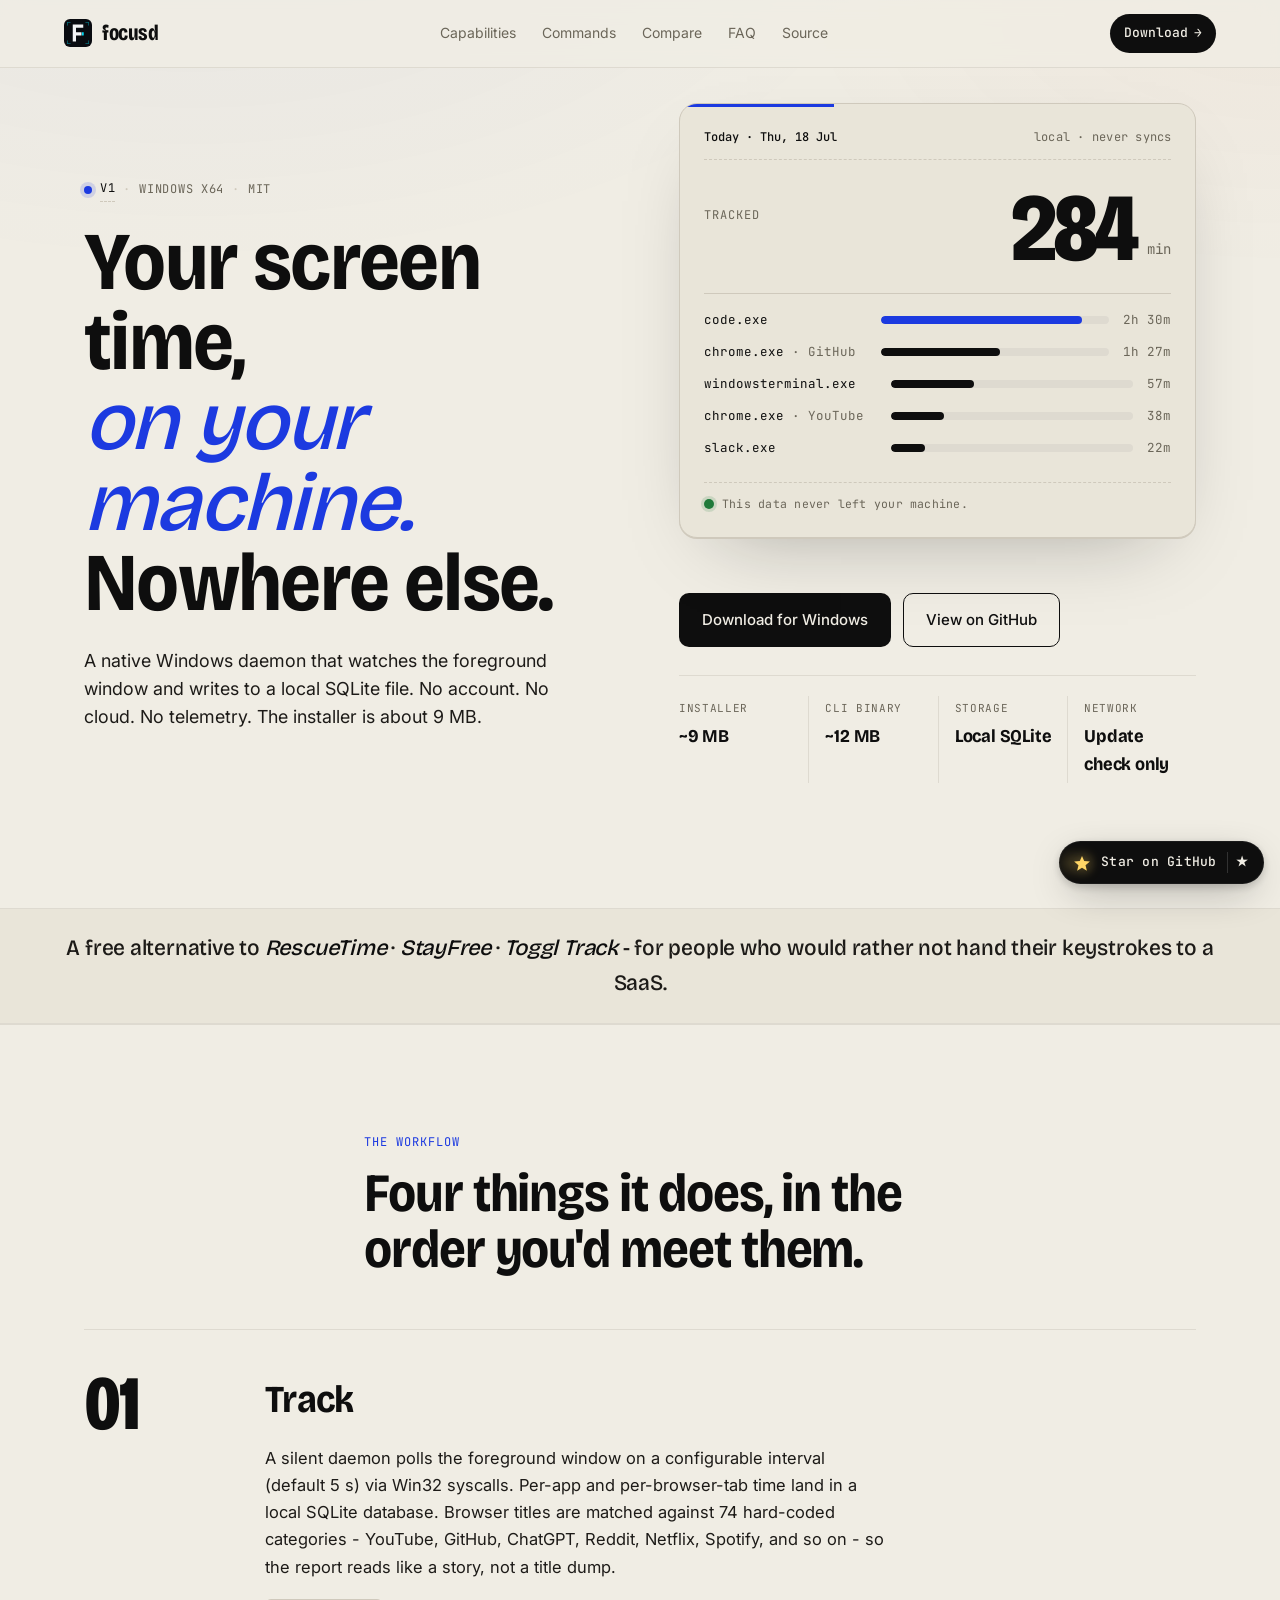
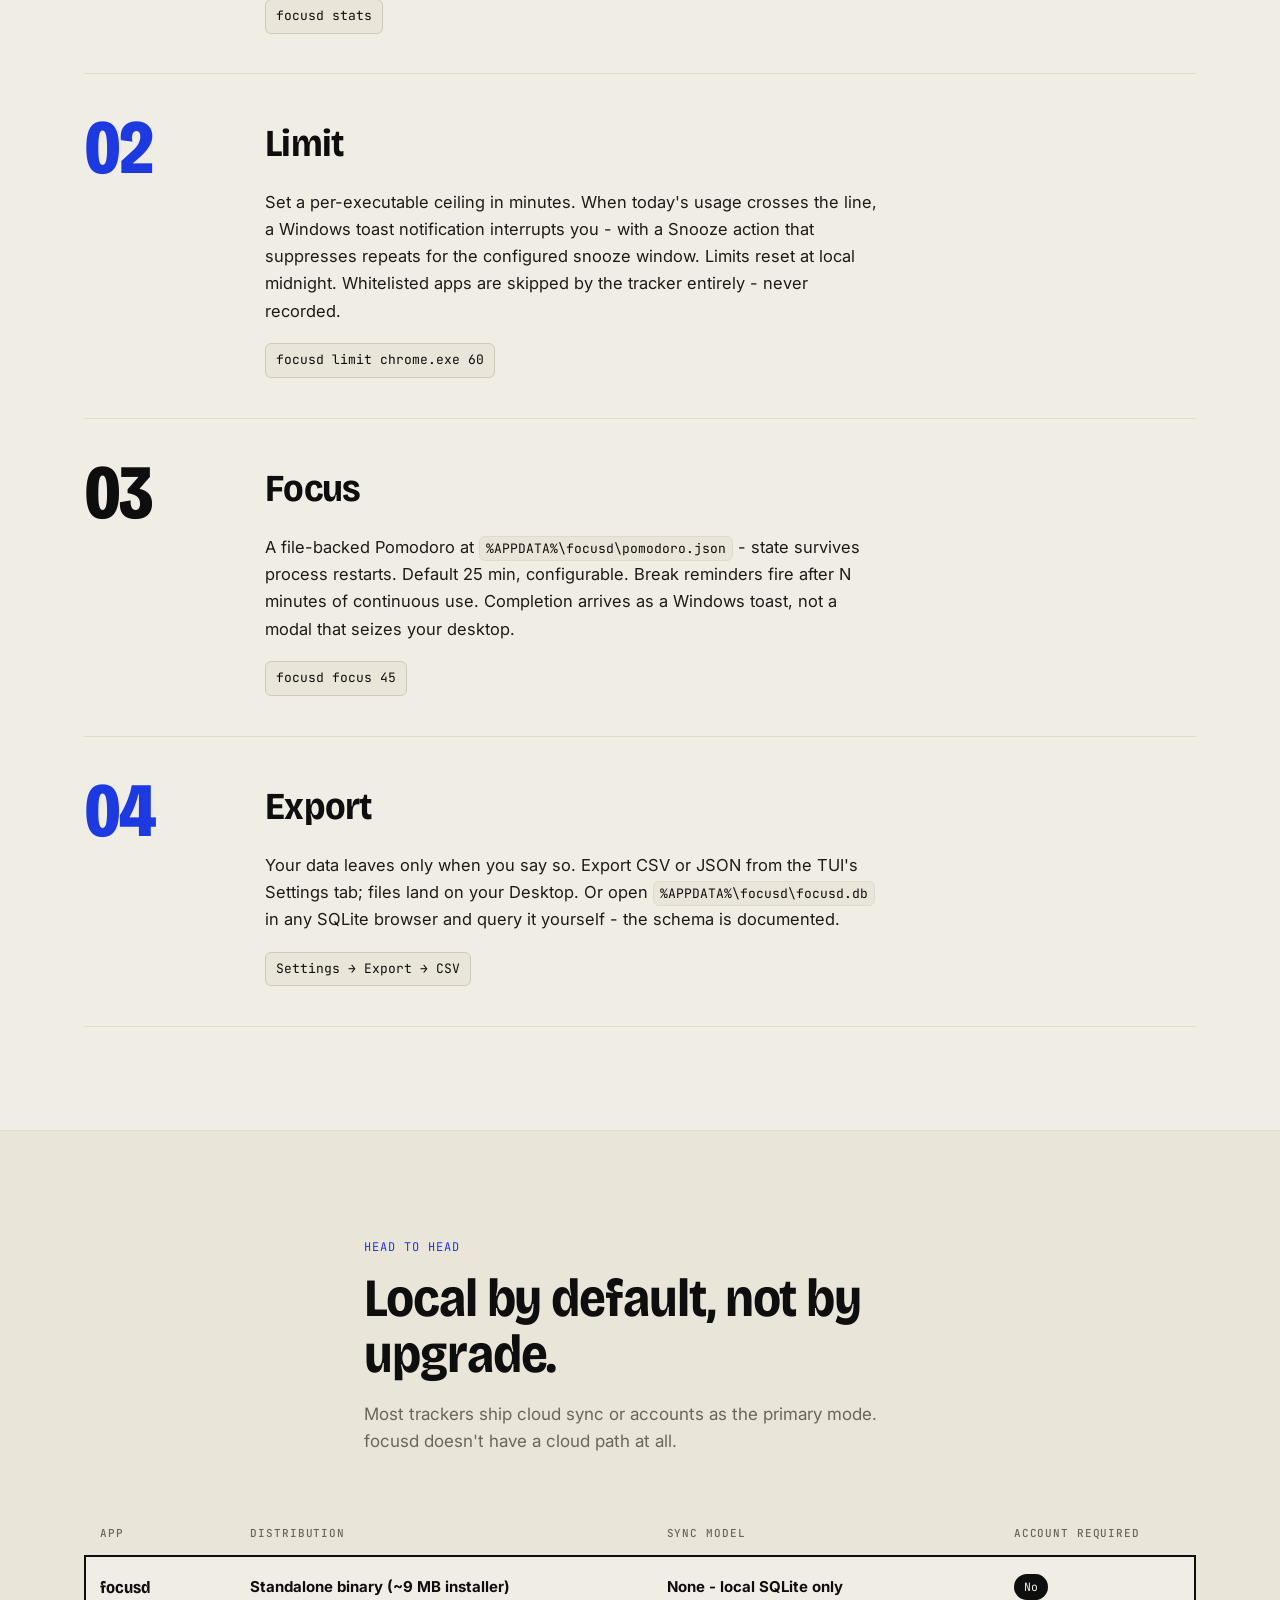
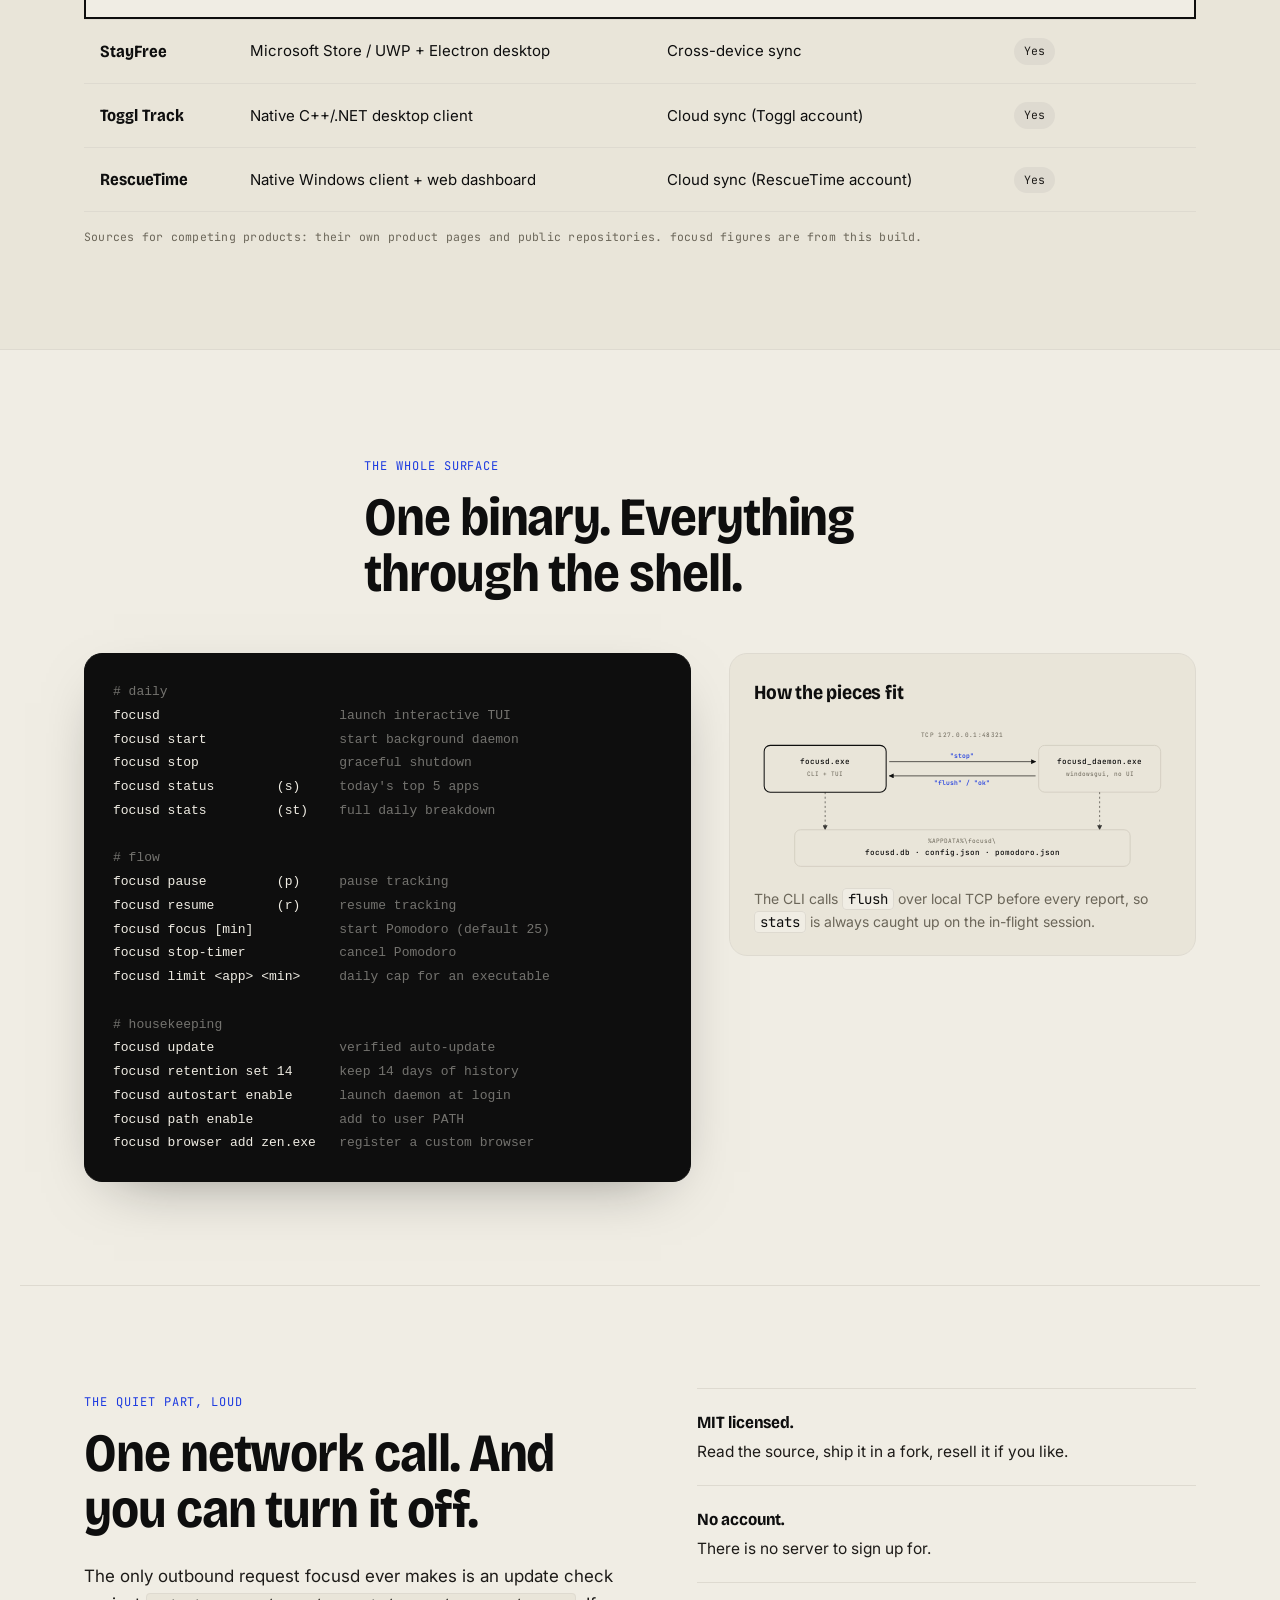
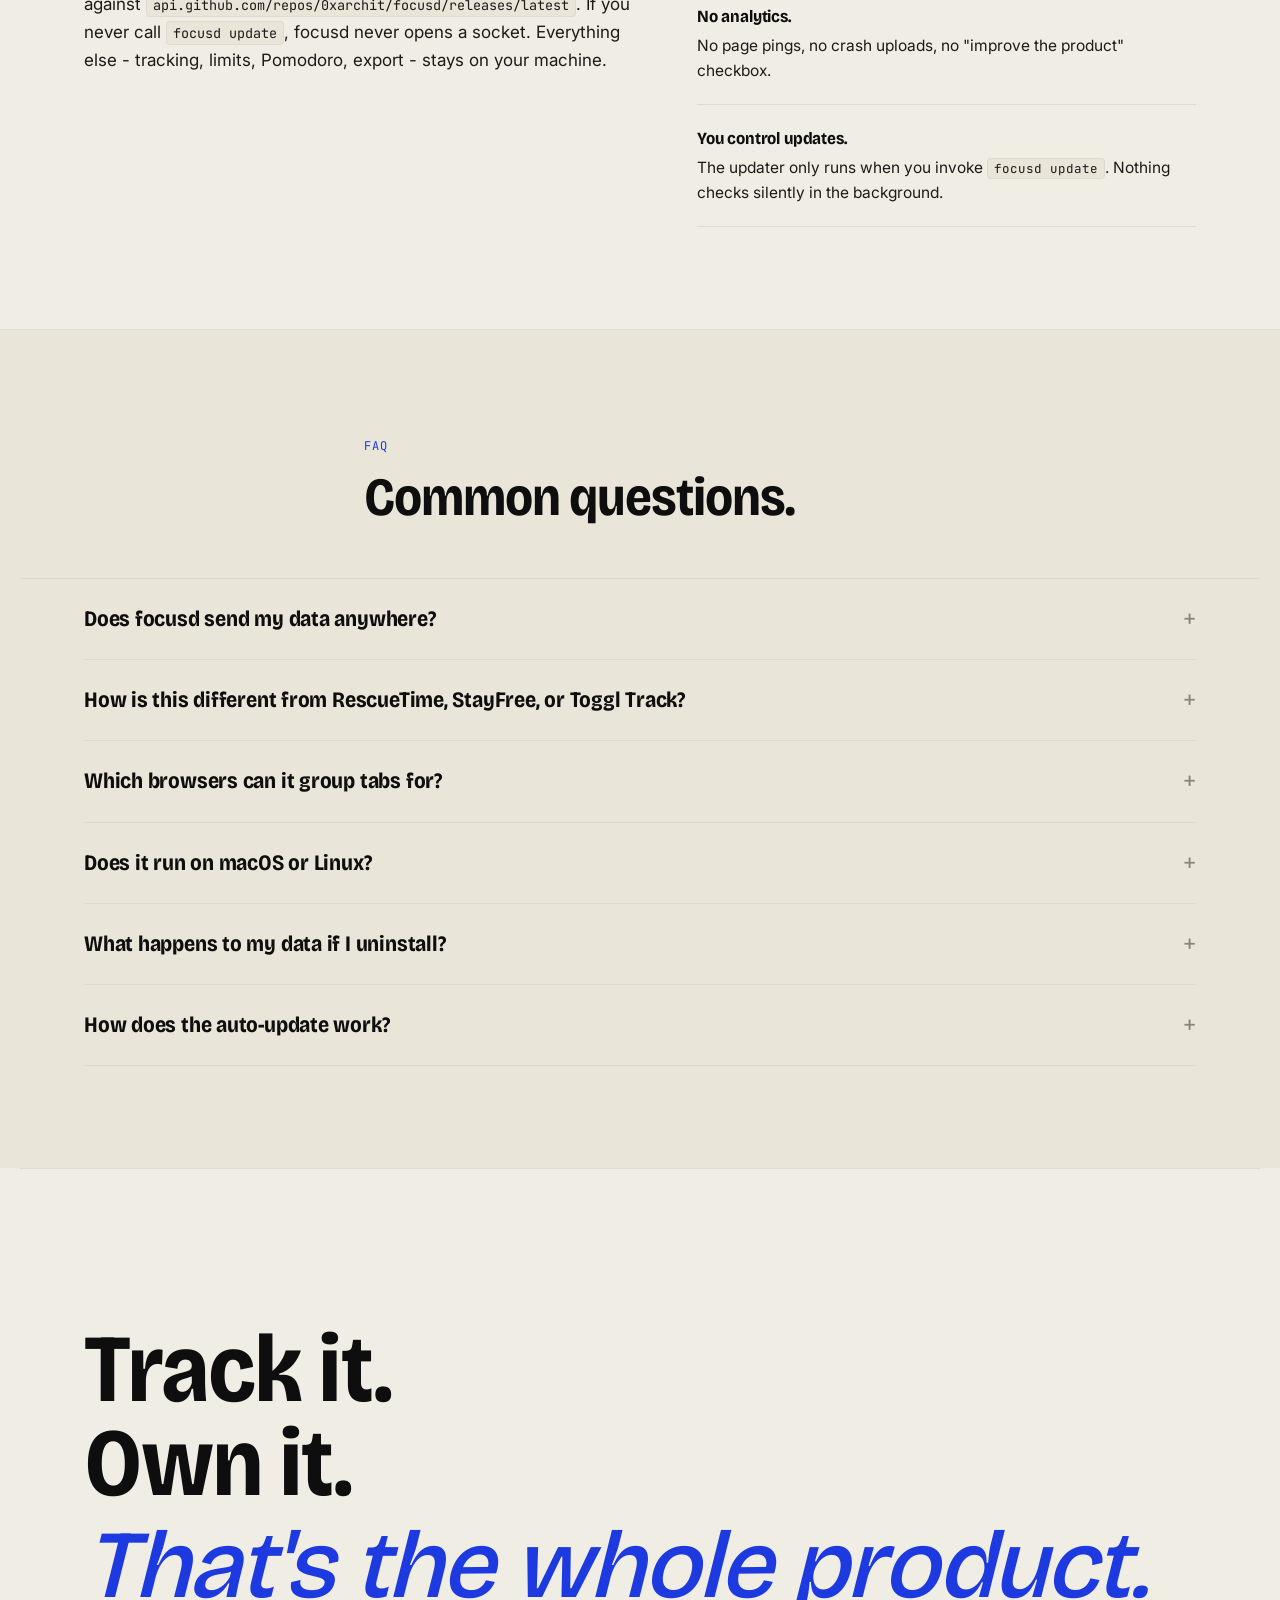
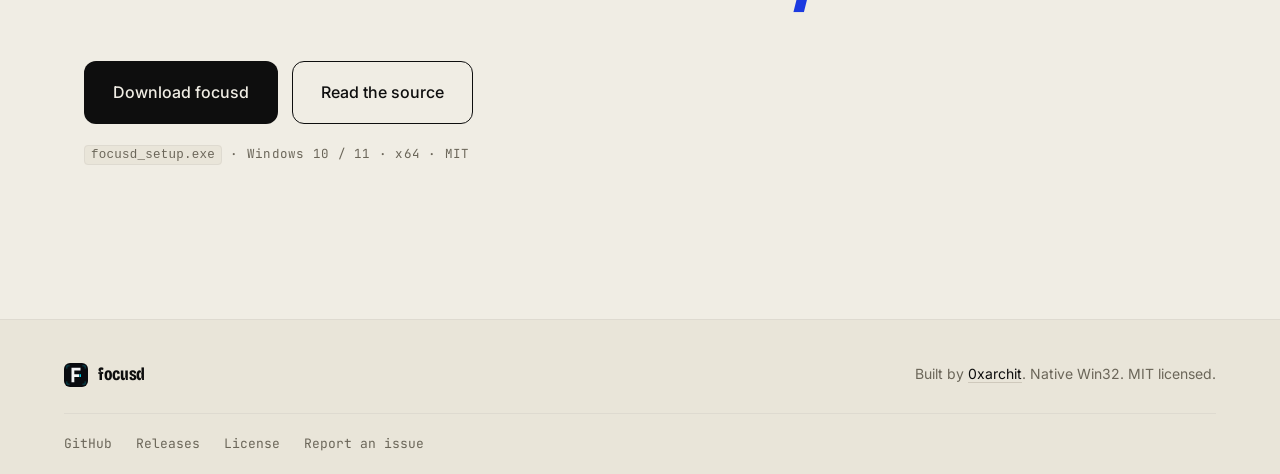
==== website/index.html @ c336a86b "DeepFocus 1.3.0: weekly archives, exclusions, upgrade installs" ====
<!doctype html>
<html lang="en">
<head>
<meta charset="utf-8">
<meta name="viewport" content="width=device-width,initial-scale=1,viewport-fit=cover">
<meta name="color-scheme" content="light dark">
<meta name="theme-color" content="#F0EDE4" media="(prefers-color-scheme: light)">
<meta name="theme-color" content="#0E0E0E" media="(prefers-color-scheme: dark)">

<title>focusd - Private screen-time tracker for Windows</title>
<meta name="description" content="focusd is a native Windows screen time tracker and digital wellbeing tool. Track apps and browser tabs, set daily limits, run Pomodoro sessions. Local SQLite storage, no cloud sync, no account. An open-source local alternative to RescueTime, StayFree, and Toggl Track.">
<meta name="keywords" content="screen time tracker windows, digital wellbeing windows, app usage monitor, browser time tracker, pomodoro timer windows, productivity dashboard, rescuetime alternative, stayfree alternative, toggl track alternative, privacy-first, local, open source, go">
<meta name="author" content="0xarchit">
<link rel="canonical" href="https://focusd.0xarchit.is-a.dev/">

<meta property="og:type" content="website">
<meta property="og:site_name" content="focusd">
<meta property="og:title" content="focusd - Private screen-time tracker for Windows">
<meta property="og:description" content="Track apps and browser tabs, set daily limits, run Pomodoro sessions. Local SQLite storage. No account, no cloud sync. Local by design.">
<meta property="og:url" content="https://focusd.0xarchit.is-a.dev/">
<meta property="og:image" content="https://focusd.0xarchit.is-a.dev/assets/focusd-banner.jpg">
<meta property="og:image:alt" content="focusd - Privacy-first digital wellbeing for Windows">
<meta property="og:image:width" content="1200">
<meta property="og:image:height" content="630">
<meta property="og:locale" content="en_US">

<meta name="twitter:card" content="summary_large_image">
<meta name="twitter:title" content="focusd - Private screen-time tracker for Windows">
<meta name="twitter:description" content="Native Windows daemon. Local SQLite storage. Nothing leaves your machine.">
<meta name="twitter:image" content="https://focusd.0xarchit.is-a.dev/assets/focusd-banner.jpg">
<meta name="twitter:creator" content="@0xarchit">

<link rel="icon" type="image/svg+xml" href="assets/focusd-icon.svg">
<link rel="apple-touch-icon" href="assets/focusd-icon.svg">

<link rel="preconnect" href="https://fonts.googleapis.com">
<link rel="preconnect" href="https://fonts.gstatic.com" crossorigin>
<link href="https://fonts.googleapis.com/css2?family=Bricolage+Grotesque:opsz,wdth,wght@10..48,75..100,400..800&family=Inter:wght@400;500;600&family=JetBrains+Mono:wght@400;500;700&display=swap" rel="stylesheet">

<link rel="stylesheet" href="style.css">

<script type="application/ld+json">
{
  "@context": "https://schema.org",
  "@type": "SoftwareApplication",
  "name": "focusd",
  "operatingSystem": "Windows 10, Windows 11",
  "applicationCategory": "ProductivityApplication",
  "applicationSubCategory": "Screen Time Tracker",
  "description": "Native Windows screen time tracker and digital wellbeing tool. Local SQLite storage, per-app and per-browser-tab usage, daily limits, Pomodoro, break reminders. No cloud, no telemetry.",
  "url": "https://focusd.0xarchit.is-a.dev/",
  "downloadUrl": "https://github.com/0xarchit/focusd/releases/latest",
  "softwareVersion": "latest",
  "fileSize": "9MB",
  "license": "https://opensource.org/licenses/MIT",
  "offers": { "@type": "Offer", "price": "0", "priceCurrency": "USD" },
  "author": { "@type": "Person", "name": "0xarchit", "url": "https://github.com/0xarchit" },
  "featureList": [
    "Per-app time tracking via Win32 syscalls",
    "Browser tab grouping across Chrome, Firefox, Edge, Brave, Arc",
    "Daily per-app time limits",
    "Pomodoro focus timer",
    "Break reminders",
    "Local SQLite storage - no cloud",
    "CSV and JSON export",
    "Auto-update via GitHub Releases"
  ]
}
</script>

<script type="application/ld+json">
{
  "@context": "https://schema.org",
  "@type": "FAQPage",
  "mainEntity": [
    { "@type": "Question", "name": "Does focusd send my data anywhere?",
      "acceptedAnswer": { "@type": "Answer", "text": "No. Every session is written to a local SQLite database at %APPDATA%\\focusd\\focusd.db. The only network call is an optional update check against the GitHub Releases API." } },
    { "@type": "Question", "name": "How is focusd different from RescueTime, StayFree, or Toggl Track?",
      "acceptedAnswer": { "@type": "Answer", "text": "focusd has no cloud sync, no account, and no telemetry. Data is written to a local SQLite database on your machine and never leaves it. The competitors listed all require an account and sync data to their servers." } },
    { "@type": "Question", "name": "Which browsers does focusd track tabs for?",
      "acceptedAnswer": { "@type": "Answer", "text": "Chrome, Firefox, Edge, Brave, Opera, Vivaldi, Waterfox, Arc, Safari, Whale, Yandex, Thorium, LibreWolf, Chromium, Floorp, and Zen - plus any custom browser executable you add." } },
    { "@type": "Question", "name": "Is focusd free and open source?",
      "acceptedAnswer": { "@type": "Answer", "text": "Yes. MIT-licensed, source on GitHub." } }
  ]
}
</script>
</head>

<body>

<a href="#main" class="skip">Skip to content</a>

<header class="top">
  <a class="brand" href="/" aria-label="focusd home">
    <img class="brand__mark" src="assets/focusd-icon.svg" alt="" width="28" height="28" decoding="async">
    <span class="brand__word">focusd</span>
  </a>
  <nav class="top__nav" aria-label="Primary">
    <a href="#capabilities">Capabilities</a>
    <a href="#commands">Commands</a>
    <a href="#compare">Compare</a>
    <a href="#faq">FAQ</a>
    <a href="https://github.com/0xarchit/focusd" rel="noopener">Source</a>
  </nav>
  <a class="cta" href="https://github.com/0xarchit/focusd/releases/latest" rel="noopener">
    Download <span aria-hidden="true">→</span>
  </a>
</header>

<main id="main">

<section class="hero" aria-labelledby="hero-h">
  <div class="hero__thesis" data-reveal>
    <p class="eyebrow">
      <span class="dot" aria-hidden="true"></span>
      <a class="eyebrow__ver" href="https://github.com/0xarchit/focusd/releases/latest" rel="noopener" data-js="version-link">
        <span data-js="version">v1</span>
      </a>
      <span class="eyebrow__sep" aria-hidden="true">·</span> Windows x64
      <span class="eyebrow__sep" aria-hidden="true">·</span> MIT
      <span class="eyebrow__dl" data-js="downloads-wrap" hidden>
        <span class="eyebrow__sep" aria-hidden="true">·</span>
        <span data-js="downloads">0</span> downloads
      </span>
    </p>
    <h1 id="hero-h" class="display">
      Your screen time,<br>
      <em>on your machine.</em><br>
      Nowhere else.
    </h1>
    <p class="lede">
      A native Windows daemon that watches the foreground window and writes to a
      local SQLite file. No account. No cloud. No telemetry. The installer is
      about 9 MB.
    </p>
  </div>

  <div class="hero__side" data-reveal data-reveal-delay="1">
    <aside class="panel" aria-label="Sample dashboard">
      <header class="panel__head">
        <span class="panel__title">Today · <time datetime="2026-07-18">Thu, 18 Jul</time></span>
        <span class="panel__meta">local · never syncs</span>
      </header>

      <div class="panel__total">
        <span class="panel__label">Tracked</span>
        <span class="panel__number" data-count-to="284" aria-live="polite">0</span>
        <span class="panel__unit">min</span>
      </div>

      <ol class="apps" aria-label="Top applications today">
        <li class="app" style="--pct:88">
          <span class="app__name">code.exe</span>
          <span class="app__bar"><i></i></span>
          <span class="app__t">2h 30m</span>
        </li>
        <li class="app" style="--pct:52">
          <span class="app__name">chrome.exe <em>· GitHub</em></span>
          <span class="app__bar"><i></i></span>
          <span class="app__t">1h 27m</span>
        </li>
        <li class="app" style="--pct:34">
          <span class="app__name">windowsterminal.exe</span>
          <span class="app__bar"><i></i></span>
          <span class="app__t">57m</span>
        </li>
        <li class="app" style="--pct:22">
          <span class="app__name">chrome.exe <em>· YouTube</em></span>
          <span class="app__bar"><i></i></span>
          <span class="app__t">38m</span>
        </li>
        <li class="app" style="--pct:14">
          <span class="app__name">slack.exe</span>
          <span class="app__bar"><i></i></span>
          <span class="app__t">22m</span>
        </li>
      </ol>

      <footer class="panel__foot">
        <span class="tick" aria-hidden="true"></span>
        This data never left your machine.
      </footer>
    </aside>

    <div class="hero__actions">
      <a class="btn btn--solid" href="https://github.com/0xarchit/focusd/releases/latest" rel="noopener">
        Download for Windows
      </a>
      <a class="btn btn--ghost" href="https://github.com/0xarchit/focusd" rel="noopener">
        View on GitHub
      </a>
    </div>

    <dl class="hero__stats" aria-label="At a glance">
      <div><dt>Installer</dt><dd>~9 MB</dd></div>
      <div><dt>CLI binary</dt><dd>~12 MB</dd></div>
      <div><dt>Storage</dt><dd>Local SQLite</dd></div>
      <div><dt>Network</dt><dd>Update check only</dd></div>
    </dl>
  </div>
</section>

<section class="strip" aria-label="Positioning" data-reveal>
  <p>
    A free alternative to <span>RescueTime</span> · <span>StayFree</span> ·
    <span>Toggl Track</span> - for people who would rather not hand their
    keystrokes to a SaaS.
  </p>
</section>

<section id="capabilities" class="caps" aria-labelledby="caps-h">
  <header class="section__head" data-reveal>
    <span class="section__kicker">The workflow</span>
    <h2 id="caps-h" class="display display--md">Four things it does, in the order you'd meet them.</h2>
  </header>

  <ol class="caps__list">
    <li class="cap" data-reveal>
      <span class="cap__num">01</span>
      <div>
        <h3>Track</h3>
        <p>A silent daemon polls the foreground window on a configurable interval (default 5 s) via Win32 syscalls. Per-app and per-browser-tab time land in a local SQLite database. Browser titles are matched against 74 hard-coded categories - YouTube, GitHub, ChatGPT, Reddit, Netflix, Spotify, and so on - so the report reads like a story, not a title dump.</p>
        <code>focusd stats</code>
      </div>
    </li>
    <li class="cap" data-reveal>
      <span class="cap__num">02</span>
      <div>
        <h3>Limit</h3>
        <p>Set a per-executable ceiling in minutes. When today's usage crosses the line, a Windows toast notification interrupts you - with a Snooze action that suppresses repeats for the configured snooze window. Limits reset at local midnight. Whitelisted apps are skipped by the tracker entirely - never recorded.</p>
        <code>focusd limit chrome.exe 60</code>
      </div>
    </li>
    <li class="cap" data-reveal>
      <span class="cap__num">03</span>
      <div>
        <h3>Focus</h3>
        <p>A file-backed Pomodoro at <code>%APPDATA%\focusd\pomodoro.json</code> - state survives process restarts. Default 25 min, configurable. Break reminders fire after N minutes of continuous use. Completion arrives as a Windows toast, not a modal that seizes your desktop.</p>
        <code>focusd focus 45</code>
      </div>
    </li>
    <li class="cap" data-reveal>
      <span class="cap__num">04</span>
      <div>
        <h3>Export</h3>
        <p>Your data leaves only when you say so. Export CSV or JSON from the TUI's Settings tab; files land on your Desktop. Or open <code>%APPDATA%\focusd\focusd.db</code> in any SQLite browser and query it yourself - the schema is documented.</p>
        <code>Settings → Export → CSV</code>
      </div>
    </li>
  </ol>
</section>

<section id="compare" class="compare" aria-labelledby="compare-h">
  <header class="section__head" data-reveal>
    <span class="section__kicker">Head to head</span>
    <h2 id="compare-h" class="display display--md">Local by default, not by upgrade.</h2>
    <p class="section__lede">Most trackers ship cloud sync or accounts as the primary mode. focusd doesn't have a cloud path at all.</p>
  </header>

  <div class="table-wrap" data-reveal>
    <table class="table" aria-describedby="compare-h">
      <thead>
        <tr>
          <th scope="col">App</th>
          <th scope="col">Distribution</th>
          <th scope="col">Sync model</th>
          <th scope="col">Account required</th>
        </tr>
      </thead>
      <tbody>
        <tr class="table__row--own">
          <th scope="row">focusd</th>
          <td><b>Standalone binary (~9 MB installer)</b></td>
          <td><b>None - local SQLite only</b></td>
          <td><span class="chip chip--y">No</span></td>
        </tr>
        <tr>
          <th scope="row">StayFree</th>
          <td>Microsoft Store / UWP + Electron desktop</td>
          <td>Cross-device sync</td>
          <td><span class="chip">Yes</span></td>
        </tr>
        <tr>
          <th scope="row">Toggl Track</th>
          <td>Native C++/.NET desktop client</td>
          <td>Cloud sync (Toggl account)</td>
          <td><span class="chip">Yes</span></td>
        </tr>
        <tr>
          <th scope="row">RescueTime</th>
          <td>Native Windows client + web dashboard</td>
          <td>Cloud sync (RescueTime account)</td>
          <td><span class="chip">Yes</span></td>
        </tr>
      </tbody>
    </table>
    <p class="table__note">Sources for competing products: their own product pages and public repositories. focusd figures are from this build.</p>
  </div>
</section>

<section id="commands" class="commands" aria-labelledby="cmd-h">
  <header class="section__head" data-reveal>
    <span class="section__kicker">The whole surface</span>
    <h2 id="cmd-h" class="display display--md">One binary. Everything through the shell.</h2>
  </header>

  <div class="commands__grid">
    <pre class="code" data-reveal aria-label="Core commands"><code><span class="c-com"># daily</span>
focusd                       <span class="c-com">launch interactive TUI</span>
focusd start                 <span class="c-com">start background daemon</span>
focusd stop                  <span class="c-com">graceful shutdown</span>
focusd status        (s)     <span class="c-com">today's top 5 apps</span>
focusd stats         (st)    <span class="c-com">full daily breakdown</span>

<span class="c-com"># flow</span>
focusd pause         (p)     <span class="c-com">pause tracking</span>
focusd resume        (r)     <span class="c-com">resume tracking</span>
focusd focus [min]           <span class="c-com">start Pomodoro (default 25)</span>
focusd stop-timer            <span class="c-com">cancel Pomodoro</span>
focusd limit &lt;app&gt; &lt;min&gt;     <span class="c-com">daily cap for an executable</span>

<span class="c-com"># housekeeping</span>
focusd update                <span class="c-com">verified auto-update</span>
focusd retention set 14      <span class="c-com">keep 14 days of history</span>
focusd autostart enable      <span class="c-com">launch daemon at login</span>
focusd path enable           <span class="c-com">add to user PATH</span>
focusd browser add zen.exe   <span class="c-com">register a custom browser</span></code></pre>

    <aside class="arch" data-reveal aria-label="Architecture">
      <h3 class="arch__h">How the pieces fit</h3>
      <svg class="arch__svg" role="img"
           aria-label="Architecture: focusd.exe (CLI + TUI) exchanges 'stop' and 'flush' messages with focusd_daemon.exe over TCP 127.0.0.1:48321. Both processes read and write %APPDATA%\focusd\ which holds focusd.db, config.json, and pomodoro.json."
           viewBox="0 0 820 300" xmlns="http://www.w3.org/2000/svg" preserveAspectRatio="xMidYMid meet">
        <defs>
          <marker id="arch-arrow" viewBox="0 0 10 10" refX="9" refY="5"
                  markerWidth="7" markerHeight="7" orient="auto-start-reverse">
            <path d="M0,0 L10,5 L0,10 z" fill="currentColor"/>
          </marker>
        </defs>

        <!-- IPC label -->
        <text class="arch__t arch__t--lbl" x="410" y="30" text-anchor="middle">
          TCP 127.0.0.1:48321
        </text>

        <!-- Left process box -->
        <rect class="arch__box arch__box--own" x="20" y="46" width="240" height="92" rx="12"/>
        <text class="arch__t arch__t--head" x="140" y="82" text-anchor="middle">focusd.exe</text>
        <text class="arch__t arch__t--sub"  x="140" y="106" text-anchor="middle">CLI + TUI</text>

        <!-- Right process box -->
        <rect class="arch__box" x="560" y="46" width="240" height="92" rx="12"/>
        <text class="arch__t arch__t--head" x="680" y="82" text-anchor="middle">focusd_daemon.exe</text>
        <text class="arch__t arch__t--sub"  x="680" y="106" text-anchor="middle">windowsgui, no UI</text>

        <!-- Top arrow: → "stop" -->
        <line class="arch__line" x1="266" y1="78" x2="554" y2="78" marker-end="url(#arch-arrow)"/>
        <text class="arch__t arch__t--acc" x="410" y="70" text-anchor="middle">"stop"</text>

        <!-- Bottom arrow: ← "flush" / "ok" -->
        <line class="arch__line" x1="554" y1="106" x2="266" y2="106" marker-end="url(#arch-arrow)"/>
        <text class="arch__t arch__t--acc" x="410" y="124" text-anchor="middle">"flush" / "ok"</text>

        <!-- Vertical connectors to storage -->
        <line class="arch__line arch__line--dash" x1="140" y1="138" x2="140" y2="212" marker-end="url(#arch-arrow)"/>
        <line class="arch__line arch__line--dash" x1="680" y1="138" x2="680" y2="212" marker-end="url(#arch-arrow)"/>

        <!-- Storage box -->
        <rect class="arch__box" x="80" y="212" width="660" height="72" rx="12"/>
        <text class="arch__t arch__t--sub"  x="410" y="238" text-anchor="middle">%APPDATA%\focusd\</text>
        <text class="arch__t arch__t--head" x="410" y="262" text-anchor="middle">focusd.db · config.json · pomodoro.json</text>
      </svg>
      <p class="arch__note">
        The CLI calls <code>flush</code> over local TCP before every report,
        so <code>stats</code> is always caught up on the in-flight session.
      </p>
    </aside>
  </div>
</section>

<section class="trust" aria-labelledby="trust-h">
  <div data-reveal>
    <span class="section__kicker">The quiet part, loud</span>
    <h2 id="trust-h" class="display display--md">One network call. And you can turn it off.</h2>
    <p>
      The only outbound request focusd ever makes is an update check against
      <code>api.github.com/repos/0xarchit/focusd/releases/latest</code>.
      If you never call <code>focusd update</code>, focusd never opens a
      socket. Everything else - tracking, limits, Pomodoro, export - stays
      on your machine.
    </p>
  </div>
  <ul class="trust__list" data-reveal aria-label="Guarantees">
    <li><b>MIT licensed.</b> Read the source, ship it in a fork, resell it if you like.</li>
    <li><b>No account.</b> There is no server to sign up for.</li>
    <li><b>No analytics.</b> No page pings, no crash uploads, no "improve the product" checkbox.</li>
    <li><b>You control updates.</b> The updater only runs when you invoke <code>focusd update</code>. Nothing checks silently in the background.</li>
  </ul>
</section>

<section id="faq" class="faq" aria-labelledby="faq-h">
  <header class="section__head" data-reveal>
    <span class="section__kicker">FAQ</span>
    <h2 id="faq-h" class="display display--md">Common questions.</h2>
  </header>

  <div class="faq__list" data-reveal>
    <details>
      <summary>Does focusd send my data anywhere?</summary>
      <p>No. Sessions are written to <code>%APPDATA%\focusd\focusd.db</code>. The only outbound network call is an optional update check against the GitHub Releases API.</p>
    </details>
    <details>
      <summary>How is this different from RescueTime, StayFree, or Toggl Track?</summary>
      <p>focusd has no cloud sync, no account, and no telemetry - all three competitors listed require an account and sync your data to their servers. focusd writes tracking data only to a local SQLite database and never leaves the machine.</p>
    </details>
    <details>
      <summary>Which browsers can it group tabs for?</summary>
      <p>Chrome, Firefox, Edge, Brave, Opera, Vivaldi, Waterfox, Arc, Safari, Whale, Yandex, Thorium, LibreWolf, Chromium, Floorp, Zen, and any custom executable you register with <code>focusd browser add</code>.</p>
    </details>
    <details>
      <summary>Does it run on macOS or Linux?</summary>
      <p>Not yet. The tracker uses Win32 syscalls directly (<code>user32</code>, <code>kernel32</code>, <code>psapi</code>). The code compiles on other platforms via build stubs, but the daemon refuses to run.</p>
    </details>
    <details>
      <summary>What happens to my data if I uninstall?</summary>
      <p>The installer leaves <code>%APPDATA%\focusd\</code> in place so you can reinstall without losing history. Delete that directory manually if you want a clean slate.</p>
    </details>
    <details>
      <summary>How does the auto-update work?</summary>
      <p>Run <code>focusd update</code>. It queries <code>api.github.com/repos/0xarchit/focusd/releases/latest</code>, downloads <code>focusd_setup.exe</code> for that tag, stops the running daemon, and launches the NSIS installer with a UAC elevation prompt. The daemon restarts after the install completes. Nothing runs automatically - you invoke it when you want it.</p>
    </details>
  </div>
</section>

<section class="close" aria-labelledby="close-h" data-reveal>
  <h2 id="close-h" class="display display--lg">
    Track it.<br>
    Own it.<br>
    <em>That's the whole product.</em>
  </h2>
  <div class="close__actions">
    <a class="btn btn--solid btn--lg" href="https://github.com/0xarchit/focusd/releases/latest" rel="noopener">Download focusd</a>
    <a class="btn btn--ghost btn--lg" href="https://github.com/0xarchit/focusd" rel="noopener">Read the source</a>
  </div>
  <p class="close__foot"><code>focusd_setup.exe</code> · Windows 10 / 11 · x64 · MIT</p>
</section>

</main>

<footer class="foot">
  <div class="foot__row">
    <a class="brand brand--sm" href="/" aria-label="focusd home">
      <img class="brand__mark" src="assets/focusd-icon.svg" alt="" width="24" height="24" decoding="async">
      <span class="brand__word">focusd</span>
    </a>
    <p class="foot__note">Built by <a href="https://github.com/0xarchit" rel="noopener">0xarchit</a>. Native Win32. MIT licensed.</p>
  </div>
  <nav class="foot__nav" aria-label="Footer">
    <a href="https://github.com/0xarchit/focusd" rel="noopener">GitHub</a>
    <a href="https://github.com/0xarchit/focusd/releases" rel="noopener">Releases</a>
    <a href="https://github.com/0xarchit/focusd/blob/main/LICENSE" rel="noopener">License</a>
    <a href="https://github.com/0xarchit/focusd/issues" rel="noopener">Report an issue</a>
  </nav>
</footer>

<!-- Floating star-the-repo widget. Hidden until the API returns a count so the
     first paint doesn't show a placeholder. -->
<a class="starw" href="https://github.com/0xarchit/focusd" rel="noopener"
   aria-label="Star focusd on GitHub" data-js="starw" hidden>
  <span class="starw__spark" aria-hidden="true"></span>
  <svg class="starw__icon" viewBox="0 0 24 24" width="18" height="18" aria-hidden="true">
    <path fill="currentColor" d="M12 2.5l2.9 6.9 7.6.6-5.8 4.9 1.8 7.3L12 18.4 5.5 22.2l1.8-7.3-5.8-4.9 7.6-.6L12 2.5z"/>
  </svg>
  <span class="starw__label">Star on GitHub</span>
  <span class="starw__count" data-js="stars">-</span>
</a>

<script src="script.js" defer></script>
</body>
</html>
---- website/style.css ----
/* ============================================================
   focusd — landing page
   design: warm paper, editorial ink, one signal-blue accent.
   type:   Bricolage Grotesque (display) / Inter (body) / JetBrains Mono (data)
   ============================================================ */

:root {
  --paper:    #F0EDE4;
  --paper-2:  #E9E5D9;
  --rule:     #DEDAD0;
  --rule-2:   #CFC9BC;
  --ink:      #0E0E0E;
  --ink-2:    #1D1B18;
  --mute:     #8A857A;
  --mute-2:   #6B6659;
  --signal:   #1C3AE0;
  --signal-2: #143AC7;
  --brick:    #C13A20;
  --ok:       #1F7A3A;

  --f-display: "Bricolage Grotesque", ui-serif, Georgia, serif;
  --f-body:    "Inter", -apple-system, BlinkMacSystemFont, "Segoe UI", Roboto, sans-serif;
  --f-mono:    "JetBrains Mono", ui-monospace, "SFMono-Regular", Menlo, Consolas, monospace;

  --gutter: clamp(16px, 3vw, 40px);
  --edge:   clamp(20px, 5vw, 96px);
  --max:    1240px;

  --r-sm: 6px;
  --r:    10px;
  --r-lg: 18px;

  --h-height: 60px;
}

/* Anchor jumps sit clear of the sticky header. Smooth-scroll for a calmer
   feel; JS disables it when reduced-motion is on (below). */
html {
  scroll-padding-top: calc(var(--h-height) + 12px);
  scroll-behavior: smooth;
}
@media (prefers-reduced-motion: reduce) {
  html { scroll-behavior: auto; }
}

@media (prefers-color-scheme: dark) {
  :root {
    --paper:    #0E0E0E;
    --paper-2:  #171613;
    --rule:     #24221E;
    --rule-2:   #35322C;
    --ink:      #F1EDE3;
    --ink-2:    #E4DFD3;
    --mute:     #8F887A;
    --mute-2:   #A9A292;
    --signal:   #7A8CFF;
    --signal-2: #A3B0FF;
    --brick:    #E8583A;
  }
}

/* --------------------------------------------------------------- reset */
*, *::before, *::after { box-sizing: border-box; }
html { -webkit-text-size-adjust: 100%; text-size-adjust: 100%; }
html, body { margin: 0; padding: 0; }
body {
  font-family: var(--f-body);
  font-size: 16px;
  line-height: 1.6;
  color: var(--ink);
  background: var(--paper);
  -webkit-font-smoothing: antialiased;
  text-rendering: optimizeLegibility;
  overflow-x: hidden;
  overflow-wrap: break-word;
  word-wrap: break-word;
}
img, svg, picture { display: block; max-width: 100%; }
a { color: inherit; text-decoration: none; }
button { font: inherit; cursor: pointer; }

::selection { background: var(--ink); color: var(--paper); }

/* Subtle paper texture — a single flat noise layer, no shimmer. */
body::before {
  content: "";
  position: fixed; inset: 0;
  pointer-events: none;
  z-index: 0;
  background-image:
    radial-gradient(1200px 600px at 15% -10%, rgba(28,58,224,.04), transparent 60%),
    radial-gradient(900px 500px at 100% 0%, rgba(193,58,32,.03), transparent 55%);
}

/* --------------------------------------------------------------- utilities */
.skip {
  position: absolute; left: -9999px; top: 0;
  background: var(--ink); color: var(--paper);
  padding: 10px 14px; z-index: 100;
}
.skip:focus { left: 12px; top: 12px; }

.display {
  font-family: var(--f-display);
  font-weight: 700;
  font-variation-settings: "wdth" 88, "opsz" 32;
  letter-spacing: -0.02em;
  line-height: 0.98;
  margin: 0;
  overflow-wrap: break-word;
  word-break: normal;
  hyphens: manual;
}
.display em {
  font-style: italic;
  font-variation-settings: "wdth" 100, "opsz" 40;
  font-weight: 500;
  color: var(--signal);
}
.display--lg { font-size: clamp(40px, 7.5vw, 128px); }
.display--md { font-size: clamp(28px, 4.2vw, 60px); line-height: 1.04; }
.eyebrow {
  font-family: var(--f-mono);
  font-size: 12px;
  letter-spacing: 0.06em;
  text-transform: uppercase;
  color: var(--mute-2);
  margin: 0 0 20px;
  display: inline-flex; align-items: center; gap: 8px;
  flex-wrap: wrap;
  line-height: 1.8;
}
.eyebrow__sep { color: var(--rule-2); }
.eyebrow__ver {
  color: var(--ink);
  border-bottom: 1px dashed var(--rule-2);
  padding-bottom: 1px;
  transition: color .15s ease, border-color .15s ease;
}
.eyebrow__ver:hover { color: var(--signal); border-bottom-color: var(--signal); }
.eyebrow__dl {
  display: inline-flex; align-items: center; gap: 8px;
  opacity: 0; transform: translateY(-2px);
  animation: eyebrow-in .5s ease .2s forwards;
}
.eyebrow__dl[hidden] { display: none; }
@keyframes eyebrow-in {
  to { opacity: 1; transform: translateY(0); }
}
.eyebrow .dot {
  width: 8px; height: 8px; border-radius: 50%;
  background: var(--signal);
  box-shadow: 0 0 0 4px rgba(28,58,224,.15);
}

/* --------------------------------------------------------------- brand mark */
.brand {
  display: inline-flex; align-items: center; gap: 10px;
  font-family: var(--f-display);
  font-variation-settings: "wdth" 78, "opsz" 24;
  font-weight: 700;
  font-size: 22px;
  letter-spacing: -0.02em;
  color: var(--ink);
}
.brand__mark {
  width: 28px; height: 28px;
  border-radius: 6px;
  flex: none;
  display: block;
}
.brand--sm .brand__mark { width: 24px; height: 24px; }
.brand--sm { font-size: 18px; }

/* --------------------------------------------------------------- top nav */
.top {
  position: sticky; top: 0; z-index: 20;
  display: grid;
  grid-template-columns: auto 1fr auto;
  align-items: center;
  gap: 24px;
  padding: 14px var(--edge);
  background: color-mix(in oklab, var(--paper) 82%, transparent);
  backdrop-filter: saturate(140%) blur(10px);
  -webkit-backdrop-filter: saturate(140%) blur(10px);
  border-bottom: 1px solid var(--rule);
}
.top__nav {
  display: flex; gap: 26px;
  justify-content: center;
  font-size: 14px;
  color: var(--mute-2);
}
.top__nav a { position: relative; padding: 4px 0; }
.top__nav a:hover { color: var(--ink); }
.top__nav a:hover::after {
  content: ""; position: absolute; left: 0; right: 0; bottom: -2px;
  height: 1px; background: var(--ink);
}
.cta {
  font-family: var(--f-mono);
  font-size: 13px;
  font-weight: 500;
  padding: 9px 14px;
  border-radius: 999px;
  background: var(--ink);
  color: var(--paper);
  display: inline-flex; align-items: center; gap: 6px;
  transition: transform .15s ease, background .15s ease;
}
.cta:hover { transform: translateY(-1px); background: var(--signal); }
@media (max-width: 780px) {
  .top { grid-template-columns: auto auto; padding: 12px var(--edge); }
  .top__nav { display: none; }
  .cta { padding: 8px 12px; font-size: 12px; }
}
@media (max-width: 380px) {
  .brand__word { display: none; }
}

/* --------------------------------------------------------------- buttons */
.btn {
  display: inline-flex; align-items: center; justify-content: center;
  padding: 14px 22px;
  font-family: var(--f-body);
  font-weight: 500;
  font-size: 15px;
  border-radius: 10px;
  transition: transform .15s ease, background .15s ease, color .15s ease, border-color .15s ease;
  border: 1px solid transparent;
  white-space: nowrap;
}
.btn--solid { background: var(--ink); color: var(--paper); }
.btn--solid:hover { background: var(--signal); transform: translateY(-1px); }
.btn--ghost { border-color: var(--ink); color: var(--ink); }
.btn--ghost:hover { background: var(--ink); color: var(--paper); }
.btn--lg { padding: 18px 28px; font-size: 16px; border-radius: 12px; }

/* --------------------------------------------------------------- HERO */
main { position: relative; z-index: 1; }

.hero {
  /* asymmetric padding: small top, big bottom.
     compensates for the sticky header so the grid-centered content
     lands on the true viewport midline, not the hero's own midline. */
  padding: clamp(20px, 3vw, 40px) var(--edge) clamp(72px, 9vw, 108px);
  display: grid;
  grid-template-columns: 1.05fr 1fr;
  gap: clamp(28px, 4vw, 64px);
  align-items: center;
  max-width: var(--max);
  margin: 0 auto;
  min-height: calc(100svh - var(--h-height));
}
@media (max-width: 960px) {
  .hero {
    grid-template-columns: 1fr;
    min-height: auto;
    padding-block: clamp(28px, 5vw, 48px);
    gap: 32px;
  }
}

/* Right column stack: panel first (visual weight up top), then the CTA
   pair, then the KPI strip. Panel gets a nudge upward on wide screens so
   its visual center aligns with the headline's optical middle. */
.hero__side {
  display: flex;
  flex-direction: column;
  gap: clamp(20px, 2.5vw, 28px);
  min-width: 0;
}
@media (min-width: 961px) {
  .hero__side { margin-top: -20px; }
}

.hero__thesis { min-width: 0; }
.hero__thesis .display { font-size: clamp(36px, 6.4vw, 92px); }
.lede {
  max-width: 46ch;
  font-size: clamp(15px, 1.4vw, 19px);
  color: var(--ink-2);
  margin: 24px 0 0;
  line-height: 1.55;
}
.hero__actions { display: flex; gap: 12px; flex-wrap: wrap; margin-top: 3vh;}
.hero__stats {
  margin: 0;
  display: grid; grid-template-columns: repeat(4, minmax(0,1fr));
  gap: 0;
  border-top: 1px solid var(--rule);
  padding-top: 20px;
}
.hero__stats > div { padding: 4px 12px 4px 0; }
.hero__stats > div + div { border-left: 1px solid var(--rule); padding-left: 16px; }
@media (max-width: 560px) {
  .hero__stats { grid-template-columns: repeat(2, minmax(0,1fr)); row-gap: 16px; padding-top: 16px; }
  .hero__stats > div + div { border-left: none; padding-left: 0; }
  .hero__stats > div:nth-child(even) { border-left: 1px solid var(--rule); padding-left: 16px; }
  .hero__stats dd { font-size: 16px; }
}
.hero__stats dt {
  font-family: var(--f-mono);
  font-size: 11px;
  letter-spacing: 0.06em;
  text-transform: uppercase;
  color: var(--mute-2);
  margin-bottom: 4px;
}
.hero__stats dd {
  margin: 0;
  font-family: var(--f-display);
  font-variation-settings: "wdth" 92, "opsz" 20;
  font-weight: 700;
  font-size: 18px;
  letter-spacing: -0.01em;
}

/* --------------------------------------------------------------- HERO PANEL (signature) */
.panel {
  background: var(--paper-2);
  border: 1px solid var(--rule-2);
  border-radius: var(--r-lg);
  padding: clamp(16px, 2.5vw, 24px);
  box-shadow: 0 1px 0 var(--rule-2), 0 30px 80px -40px rgba(14,14,14,.35);
  position: relative;
  overflow: hidden;
  min-width: 0;
}
.panel::before {
  content: "";
  position: absolute; top: 0; left: 0; right: 0; height: 3px;
  background: linear-gradient(90deg, var(--signal), var(--signal) 30%, transparent 30%);
}
.panel__head {
  display: flex; justify-content: space-between; align-items: baseline;
  font-family: var(--f-mono); font-size: 12px;
  color: var(--mute-2);
  border-bottom: 1px dashed var(--rule-2);
  padding-bottom: 12px;
  gap: 12px;
  flex-wrap: wrap;
}
.panel__title { color: var(--ink); font-weight: 500; }
.panel__meta { letter-spacing: 0.02em; }

.panel__total {
  display: flex; align-items: baseline; gap: 10px;
  padding: 26px 0 20px;
  border-bottom: 1px solid var(--rule-2);
}
.panel__label {
  font-family: var(--f-mono);
  font-size: 12px; text-transform: uppercase; letter-spacing: 0.08em;
  color: var(--mute-2);
  margin-right: auto;
  align-self: flex-start;
  padding-top: 20px;
}
.panel__number {
  font-family: var(--f-display);
  font-variation-settings: "wdth" 78, "opsz" 40;
  font-weight: 800;
  font-size: clamp(64px, 8vw, 96px);
  line-height: 0.9;
  letter-spacing: -0.04em;
  font-feature-settings: "tnum" 1;
}
.panel__unit {
  font-family: var(--f-mono);
  font-size: 14px;
  color: var(--mute-2);
  align-self: flex-end;
  padding-bottom: 12px;
}

.apps {
  list-style: none; padding: 16px 0 8px; margin: 0;
  display: grid; gap: 12px;
}
.app {
  display: grid;
  grid-template-columns: minmax(0, 1fr) 1.4fr auto;
  align-items: center;
  gap: 14px;
  font-family: var(--f-mono);
  font-size: 12.5px;
}
.app__name {
  color: var(--ink);
  white-space: nowrap; overflow: hidden; text-overflow: ellipsis;
}
.app__name em { color: var(--mute-2); font-style: normal; }
.app__bar {
  height: 8px;
  background: var(--rule);
  border-radius: 999px;
  overflow: hidden;
  position: relative;
}
.app__bar i {
  display: block;
  height: 100%;
  width: 0%;
  background: var(--ink);
  border-radius: 999px;
  transition: width 900ms cubic-bezier(.2,.7,.1,1);
  transition-delay: calc(var(--i,0) * 90ms);
}
.app:nth-child(1) i { background: var(--signal); }
.app.is-in i { width: calc(var(--pct) * 1%); }
.app__t { color: var(--mute-2); font-variant-numeric: tabular-nums; }

.panel__foot {
  border-top: 1px dashed var(--rule-2);
  margin-top: 16px;
  padding-top: 12px;
  font-family: var(--f-mono);
  font-size: 11.5px;
  color: var(--mute-2);
  display: flex; align-items: center; gap: 8px;
  letter-spacing: 0.02em;
}
.tick {
  width: 10px; height: 10px; border-radius: 50%;
  background: var(--ok);
  box-shadow: 0 0 0 3px rgba(31,122,58,.15);
}

/* --------------------------------------------------------------- STRIP */
.strip {
  border-block: 1px solid var(--rule);
  padding: 22px var(--edge);
  background: var(--paper-2);
}
.strip p {
  max-width: var(--max);
  margin: 0 auto;
  font-family: var(--f-display);
  font-variation-settings: "wdth" 95, "opsz" 16;
  font-weight: 500;
  font-size: clamp(16px, 1.8vw, 22px);
  letter-spacing: -0.01em;
  color: var(--ink-2);
  text-align: center;
}
.strip span {
  font-style: italic;
  font-variation-settings: "wdth" 105, "opsz" 20;
  color: var(--ink);
}

/* --------------------------------------------------------------- SECTION HEADERS */
.section__head {
  max-width: 68ch;
  margin: 0 auto clamp(32px, 4vw, 56px);
  padding: 0 var(--edge);
  text-align: left;
}
.section__kicker {
  font-family: var(--f-mono);
  font-size: 12px; letter-spacing: 0.08em; text-transform: uppercase;
  color: var(--signal);
  display: inline-block; margin-bottom: 14px;
}
.section__lede {
  color: var(--mute-2);
  font-size: 17px;
  margin-top: 18px;
  max-width: 52ch;
}

/* --------------------------------------------------------------- CAPS */
.caps {
  padding: clamp(64px, 8vw, 120px) 0;
  border-top: 1px solid var(--rule);
}
.caps__list {
  list-style: none; padding: 0 var(--edge); margin: 0;
  max-width: var(--max);
  margin-inline: auto;
  display: grid; gap: 0;
}
.cap {
  display: grid;
  grid-template-columns: 130px 1fr;
  gap: clamp(24px, 4vw, 56px);
  padding: 40px 0;
  border-top: 1px solid var(--rule);
  align-items: start;
}
.cap:last-child { border-bottom: 1px solid var(--rule); }
.cap__num {
  font-family: var(--f-display);
  font-variation-settings: "wdth" 78, "opsz" 48;
  font-weight: 800;
  font-size: clamp(48px, 6vw, 88px);
  line-height: 0.9;
  letter-spacing: -0.03em;
  color: var(--ink);
  position: relative;
}
.cap:nth-child(2n) .cap__num { color: var(--signal); }
.cap h3 {
  font-family: var(--f-display);
  font-variation-settings: "wdth" 90, "opsz" 24;
  font-weight: 700;
  font-size: clamp(26px, 3vw, 38px);
  letter-spacing: -0.02em;
  margin: 0 0 14px;
}
.cap p {
  max-width: 62ch;
  color: var(--ink-2);
  margin: 0 0 18px;
  font-size: 16.5px;
  line-height: 1.65;
}
.cap code {
  display: inline-block;
  font-family: var(--f-mono);
  font-size: 13px;
  padding: 6px 10px;
  border-radius: var(--r-sm);
  background: var(--paper-2);
  border: 1px solid var(--rule-2);
  color: var(--ink);
}
.cap p code {
  padding: 1px 6px;
  background: var(--paper-2);
  border: 1px solid var(--rule);
  overflow-wrap: anywhere;
  word-break: break-word;
}
@media (max-width: 720px) {
  .cap { grid-template-columns: 1fr; gap: 12px; padding: 28px 0; }
}

/* --------------------------------------------------------------- COMPARE */
.compare {
  padding: clamp(64px, 8vw, 120px) 0;
  border-top: 1px solid var(--rule);
  background: var(--paper-2);
}
.table-wrap {
  max-width: var(--max);
  margin: 0 auto;
  padding: 0 var(--edge);
  overflow-x: auto;
}
.table {
  width: 100%;
  border-collapse: collapse;
  font-size: 15px;
  min-width: 640px;
}
.table th, .table td {
  padding: 18px 16px;
  text-align: left;
  border-bottom: 1px solid var(--rule);
  vertical-align: middle;
}
.table thead th {
  font-family: var(--f-mono);
  font-size: 11px;
  letter-spacing: 0.08em;
  text-transform: uppercase;
  color: var(--mute-2);
  font-weight: 500;
  border-bottom: 1px solid var(--ink);
  padding-bottom: 12px;
}
.table tbody th {
  font-family: var(--f-display);
  font-variation-settings: "wdth" 88, "opsz" 20;
  font-weight: 700;
  font-size: 17px;
  color: var(--ink);
}
.table__row--own {
  background: var(--paper);
  outline: 2px solid var(--ink);
  outline-offset: -2px;
  position: relative;
}
.table__row--own th, .table__row--own td { color: var(--ink); }
.chip {
  font-family: var(--f-mono);
  font-size: 11.5px;
  padding: 4px 10px;
  border-radius: 999px;
  background: var(--rule);
  color: var(--ink-2);
  display: inline-block;
}
.chip--y { background: var(--ink); color: var(--paper); }
.table__note {
  font-family: var(--f-mono);
  font-size: 11.5px;
  color: var(--mute-2);
  margin: 16px 0 0;
  letter-spacing: 0.02em;
}

/* --------------------------------------------------------------- COMMANDS */
.commands {
  padding: clamp(64px, 8vw, 120px) 0;
  border-top: 1px solid var(--rule);
}
.commands__grid {
  max-width: var(--max);
  margin: 0 auto;
  padding: 0 var(--edge);
  display: grid;
  grid-template-columns: 1.3fr 1fr;
  gap: clamp(24px, 3vw, 40px);
  align-items: start;
}
@media (max-width: 960px) { .commands__grid { grid-template-columns: 1fr; } }

.code {
  background: var(--ink);
  color: var(--paper);
  padding: 26px 28px;
  border-radius: var(--r-lg);
  font-family: var(--f-mono);
  font-size: 13px;
  line-height: 1.75;
  overflow-x: auto;
  margin: 0;
  border: 1px solid var(--ink);
  box-shadow: 0 20px 60px -30px rgba(14,14,14,.5);
}
.code code { color: var(--paper); }
.c-com { color: color-mix(in oklab, var(--paper) 45%, transparent); }

.arch {
  background: var(--paper-2);
  border: 1px solid var(--rule);
  border-radius: var(--r-lg);
  padding: 22px 24px;
}
.arch__h {
  font-family: var(--f-display);
  font-variation-settings: "wdth" 88, "opsz" 22;
  font-weight: 700;
  font-size: 20px;
  margin: 0 0 14px;
  letter-spacing: -0.01em;
}
.arch__svg {
  display: block;
  width: 100%;
  height: auto;
  max-width: 100%;
  color: var(--ink);
  margin: 0 0 14px;
}
.arch__box {
  fill: none;
  stroke: var(--rule-2);
  stroke-width: 1.5;
}
.arch__box--own {
  stroke: var(--ink);
  stroke-width: 2;
}
.arch__line {
  stroke: var(--ink-2);
  stroke-width: 1.4;
  fill: none;
}
.arch__line--dash { stroke-dasharray: 4 5; opacity: .8; }
.arch__t {
  font-family: var(--f-mono);
  fill: currentColor;
}
.arch__t--head { font-size: 15px; font-weight: 500; }
.arch__t--sub  { font-size: 12px; fill: var(--mute-2); }
.arch__t--lbl  { font-size: 12px; letter-spacing: .06em; fill: var(--mute-2); text-transform: uppercase; }
.arch__t--acc  { font-size: 12.5px; fill: var(--signal); font-weight: 500; }
.arch__note { font-size: 14px; color: var(--mute-2); margin: 0; }
.arch__note code {
  font-family: var(--f-mono);
  background: var(--paper);
  padding: 1px 5px;
  border-radius: 4px;
  color: var(--ink);
  border: 1px solid var(--rule);
}

/* --------------------------------------------------------------- TRUST */
.trust {
  padding: clamp(64px, 8vw, 120px) var(--edge);
  border-top: 1px solid var(--rule);
  max-width: var(--max);
  margin: 0 auto;
  display: grid;
  grid-template-columns: 1.1fr 1fr;
  gap: clamp(32px, 5vw, 72px);
  align-items: start;
}
.trust > div, .trust > ul { min-width: 0; }
@media (max-width: 960px) { .trust { grid-template-columns: 1fr; } }
.trust p {
  color: var(--ink-2);
  font-size: 17px;
  line-height: 1.65;
  max-width: 60ch;
  margin-top: 24px;
  overflow-wrap: anywhere;
}
.trust code {
  font-family: var(--f-mono);
  font-size: 13.5px;
  background: var(--paper-2);
  padding: 2px 6px;
  border-radius: 4px;
  border: 1px solid var(--rule);
  overflow-wrap: anywhere;
  word-break: break-word;
}
.trust__list {
  list-style: none; padding: 0; margin: 0;
  display: grid; gap: 0;
  border-top: 1px solid var(--rule);
}
.trust__list li {
  padding: 20px 0;
  border-bottom: 1px solid var(--rule);
  font-size: 15.5px;
  color: var(--ink-2);
}
.trust__list b {
  font-family: var(--f-display);
  font-variation-settings: "wdth" 90, "opsz" 20;
  font-weight: 700;
  color: var(--ink);
  display: block;
  font-size: 17px;
  letter-spacing: -0.01em;
  margin-bottom: 4px;
}
.trust__list code {
  font-family: var(--f-mono); font-size: 12.5px;
  background: var(--paper-2);
  padding: 1px 6px; border-radius: 4px;
  border: 1px solid var(--rule);
  overflow-wrap: anywhere;
}

/* --------------------------------------------------------------- FAQ */
.faq {
  padding: clamp(64px, 8vw, 120px) 0;
  border-top: 1px solid var(--rule);
  background: var(--paper-2);
}
.faq__list {
  max-width: var(--max);
  margin: 0 auto;
  padding: 0 var(--edge);
  display: grid; gap: 0;
  border-top: 1px solid var(--rule);
}
.faq details {
  border-bottom: 1px solid var(--rule);
  padding: 22px 0;
  position: relative;
}
.faq summary {
  cursor: pointer;
  list-style: none;
  font-family: var(--f-display);
  font-variation-settings: "wdth" 88, "opsz" 22;
  font-weight: 700;
  font-size: clamp(18px, 2vw, 22px);
  letter-spacing: -0.01em;
  color: var(--ink);
  display: flex; justify-content: space-between; gap: 20px;
  align-items: baseline;
}
.faq summary::-webkit-details-marker { display: none; }
.faq summary::after {
  content: "+";
  font-family: var(--f-mono);
  font-weight: 400;
  font-size: 22px;
  color: var(--mute);
  transition: transform .2s ease;
  flex: none;
}
.faq details[open] summary::after { content: "–"; color: var(--signal); }
.faq p {
  margin: 14px 0 0;
  color: var(--ink-2);
  font-size: 16px;
  line-height: 1.65;
  max-width: 62ch;
}
.faq code {
  font-family: var(--f-mono); font-size: 13.5px;
  background: var(--paper);
  padding: 1px 6px; border-radius: 4px;
  border: 1px solid var(--rule);
  overflow-wrap: anywhere;
  word-break: break-word;
}

/* --------------------------------------------------------------- CLOSE */
.close {
  padding: clamp(80px, 12vw, 180px) var(--edge);
  max-width: var(--max);
  margin: 0 auto;
  text-align: left;
  border-top: 1px solid var(--rule);
}
.close .display--lg em { display: inline-block; margin-top: 8px; }
.close__actions {
  display: flex; gap: 14px; flex-wrap: wrap;
  margin: 48px 0 20px;
}
.close__foot {
  font-family: var(--f-mono);
  font-size: 12.5px;
  color: var(--mute-2);
  margin: 0;
  letter-spacing: 0.02em;
}
.close__foot code {
  background: var(--paper-2);
  padding: 2px 6px;
  border-radius: 4px;
  border: 1px solid var(--rule);
}

/* --------------------------------------------------------------- FOOT */
.foot {
  border-top: 1px solid var(--rule);
  padding: 40px var(--edge);
  background: var(--paper-2);
}
.foot__row {
  max-width: var(--max);
  margin: 0 auto;
  display: flex; justify-content: space-between; align-items: center; gap: 20px;
  padding-bottom: 24px;
  border-bottom: 1px solid var(--rule);
}
.foot__note { color: var(--mute-2); font-size: 14px; margin: 0; }
.foot__note a { color: var(--ink); border-bottom: 1px solid var(--rule-2); }
.foot__note a:hover { border-bottom-color: var(--ink); }
.foot__nav {
  max-width: var(--max);
  margin: 0 auto;
  padding-top: 20px;
  display: flex; gap: 24px; flex-wrap: wrap;
  font-family: var(--f-mono); font-size: 13px;
  color: var(--mute-2);
}
.foot__nav a:hover { color: var(--ink); }
@media (max-width: 640px) {
  .foot__row { flex-direction: column; align-items: flex-start; }
}

/* --------------------------------------------------------------- focus states */
:focus-visible {
  outline: 2px solid var(--signal);
  outline-offset: 3px;
  border-radius: 4px;
}
a:focus-visible, button:focus-visible, .btn:focus-visible, .cta:focus-visible, summary:focus-visible {
  outline-offset: 4px;
}

/* --------------------------------------------------------------- reduced motion */
@media (prefers-reduced-motion: reduce) {
  *, *::before, *::after {
    animation-duration: 0.01ms !important;
    transition-duration: 0.01ms !important;
  }
  .app__bar i { transition: none !important; }
  .starw__spark, .starw__icon { animation: none !important; }
  [data-reveal] { opacity: 1 !important; transform: none !important; }
}

/* --------------------------------------------------------------- SCROLL REVEAL
   One system: [data-reveal] elements start opacity 0 + slight lift, and get
   .is-visible when they scroll into view. data-reveal-delay="N" stacks a
   staggered delay so paired reveals cascade instead of firing together. */
[data-reveal] {
  opacity: 0;
  transform: translateY(28px);
  transition:
    opacity 750ms cubic-bezier(.2,.7,.1,1),
    transform 750ms cubic-bezier(.2,.7,.1,1);
  transition-delay: calc(var(--reveal-i, 0) * 90ms);
  will-change: opacity, transform;
}
[data-reveal].is-visible {
  opacity: 1;
  transform: none;
}
[data-reveal-delay="1"] { --reveal-i: 1; }
[data-reveal-delay="2"] { --reveal-i: 2; }

/* Story detail: the cap number swings in a beat after its row, so as you
   scroll through the workflow each numeral makes an entrance. */
.cap .cap__num {
  transform: translateY(24px) scale(.85);
  opacity: 0;
  transition:
    transform 900ms cubic-bezier(.2,.75,.1,1) 180ms,
    opacity 550ms ease 180ms,
    color .2s ease;
}
.cap.is-visible .cap__num {
  transform: none;
  opacity: 1;
}

/* --------------------------------------------------------------- STAR WIDGET */
.starw {
  position: fixed;
  bottom: max(16px, env(safe-area-inset-bottom));
  right: max(16px, env(safe-area-inset-right));
  z-index: 30;
  display: inline-flex;
  align-items: center; gap: 10px;
  padding: 11px 16px 11px 14px;
  max-width: calc(100dvw - 32px);
  background: var(--ink);
  color: var(--paper);
  border-radius: 999px;
  font-family: var(--f-mono);
  font-size: 13px;
  letter-spacing: 0.02em;
  text-decoration: none;
  white-space: nowrap;
  box-sizing: border-box;
  box-shadow:
    0 12px 40px -12px rgba(14,14,14,.45),
    0 3px 8px rgba(14,14,14,.18),
    inset 0 0 0 1px rgba(255,255,255,.05);
  transform: translateY(140%) scale(.9);
  opacity: 0;
  transition:
    transform .55s cubic-bezier(.2,.7,.1,1),
    opacity .35s ease,
    background .2s ease,
    box-shadow .2s ease;
  overflow: hidden;
  isolation: isolate;
}
.starw[hidden] { display: none; }
.starw.is-in { transform: translateY(0) scale(1); opacity: 1; }
.starw:hover {
  background: var(--signal);
  box-shadow:
    0 16px 46px -12px rgba(28,58,224,.55),
    0 4px 10px rgba(28,58,224,.25);
}
.starw:hover .starw__icon { color: #FFF3B0; animation-duration: 1.2s; }
.starw__icon {
  color: #FFD666;
  filter: drop-shadow(0 0 6px rgba(255, 214, 102, .35));
  animation: starw-pulse 2.6s ease-in-out infinite;
  flex: none;
}
@keyframes starw-pulse {
  0%, 100% { transform: scale(1) rotate(0deg); }
  40%      { transform: scale(1.18) rotate(-8deg); }
  60%      { transform: scale(1.18) rotate(8deg); }
}
.starw__label { font-weight: 500; }
.starw__count {
  font-weight: 700;
  font-variant-numeric: tabular-nums;
  padding-left: 8px;
  border-left: 1px solid rgba(255,255,255,.15);
}
/* Ambient sparkle behind the icon — a slow rotating conic gradient, masked
   to a ring so it never touches the text. */
.starw__spark {
  position: absolute;
  left: 4px; top: 50%;
  width: 28px; height: 28px;
  transform: translateY(-50%);
  border-radius: 50%;
  background: conic-gradient(from 0deg,
    rgba(255,214,102,0) 0deg,
    rgba(255,214,102,.5) 90deg,
    rgba(255,214,102,0) 180deg,
    rgba(255,214,102,.5) 270deg,
    rgba(255,214,102,0) 360deg);
  filter: blur(6px);
  opacity: .55;
  animation: starw-spin 6s linear infinite;
  z-index: -1;
}
@keyframes starw-spin { to { transform: translateY(-50%) rotate(360deg); } }

@media (max-width: 640px) {
  .starw {
    bottom: max(12px, env(safe-area-inset-bottom));
    right: max(12px, env(safe-area-inset-right));
    padding: 9px 13px 9px 11px;
    font-size: 12px;
    gap: 8px;
  }
  .starw__label { display: none; }
  .starw__count { padding-left: 7px; }
  .starw__spark { width: 22px; height: 22px; left: 3px; }
}
@media (max-width: 380px) {
  .starw {
    padding: 8px 11px 8px 10px;
    gap: 6px;
    font-size: 11.5px;
  }
  .starw__count { padding-left: 5px; }
  .starw__icon { width: 15px; height: 15px; }
  .starw__spark { width: 18px; height: 18px; left: 2px; }
}
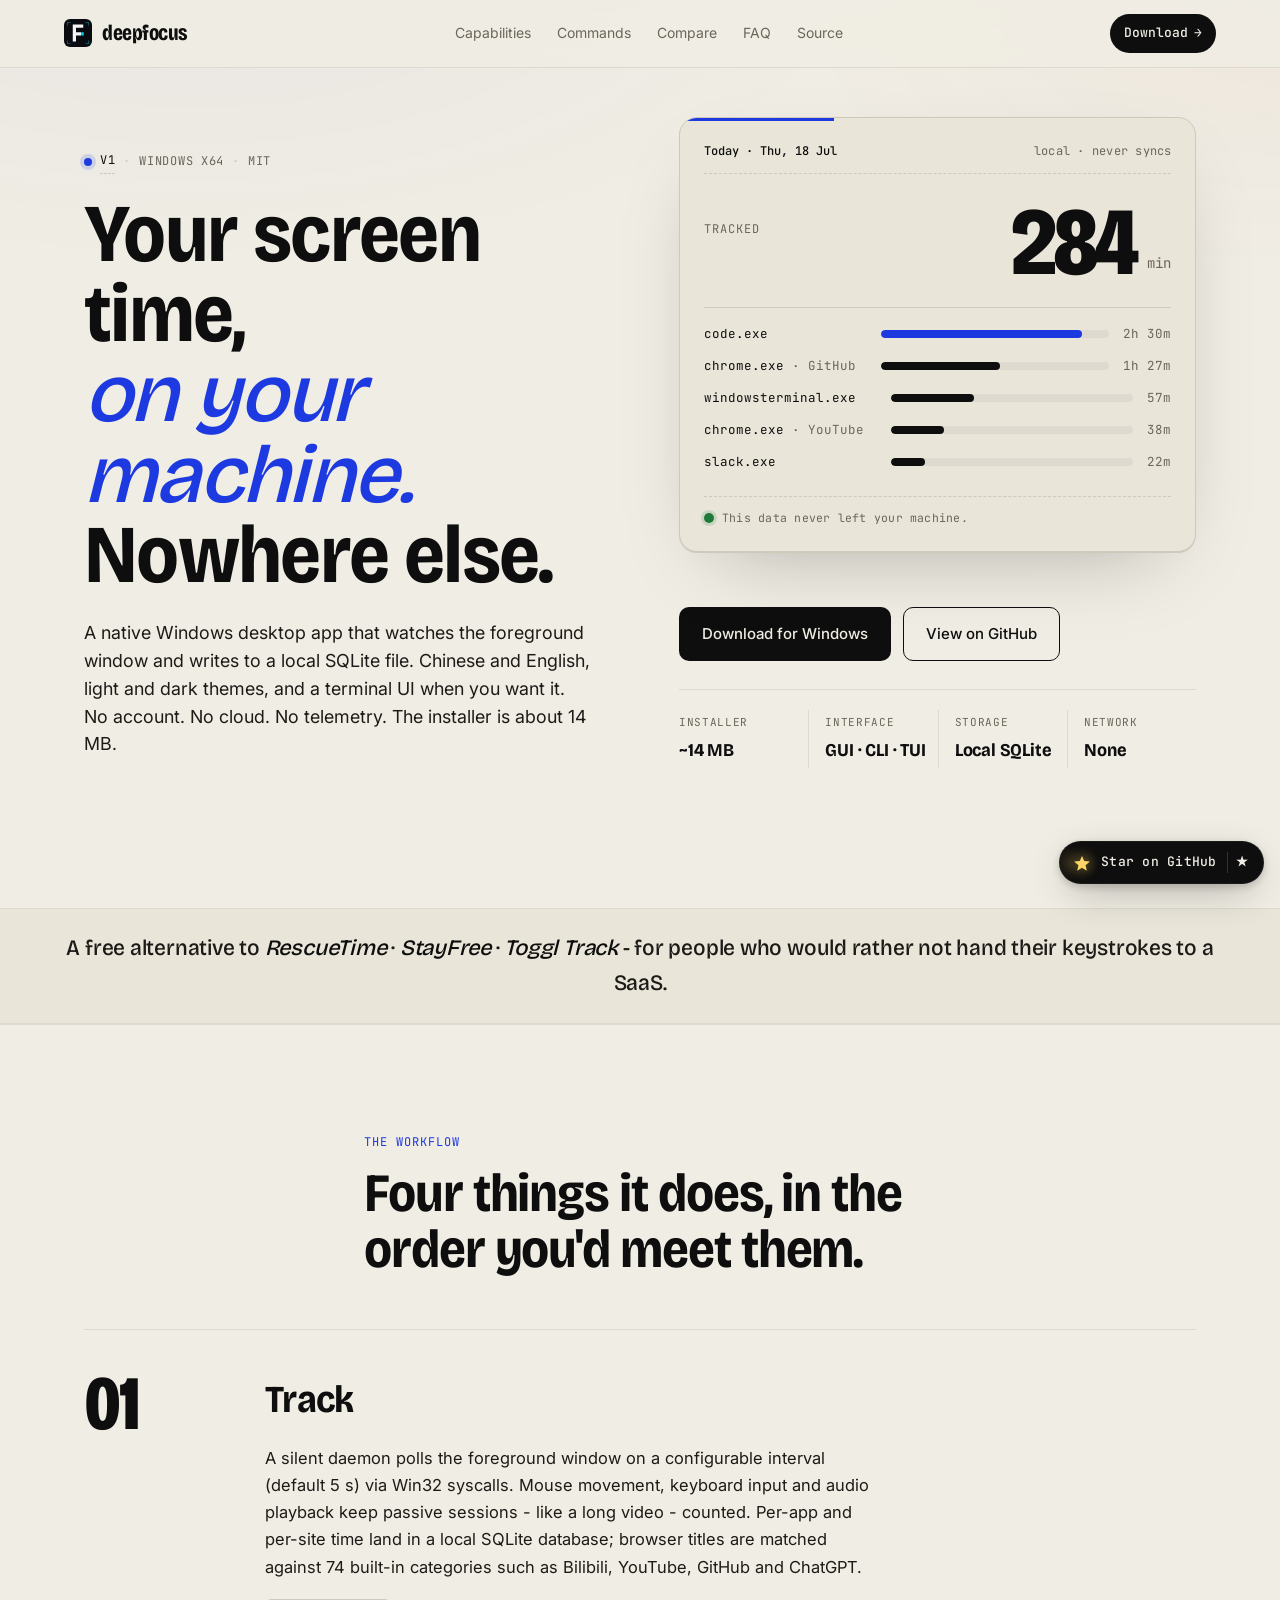
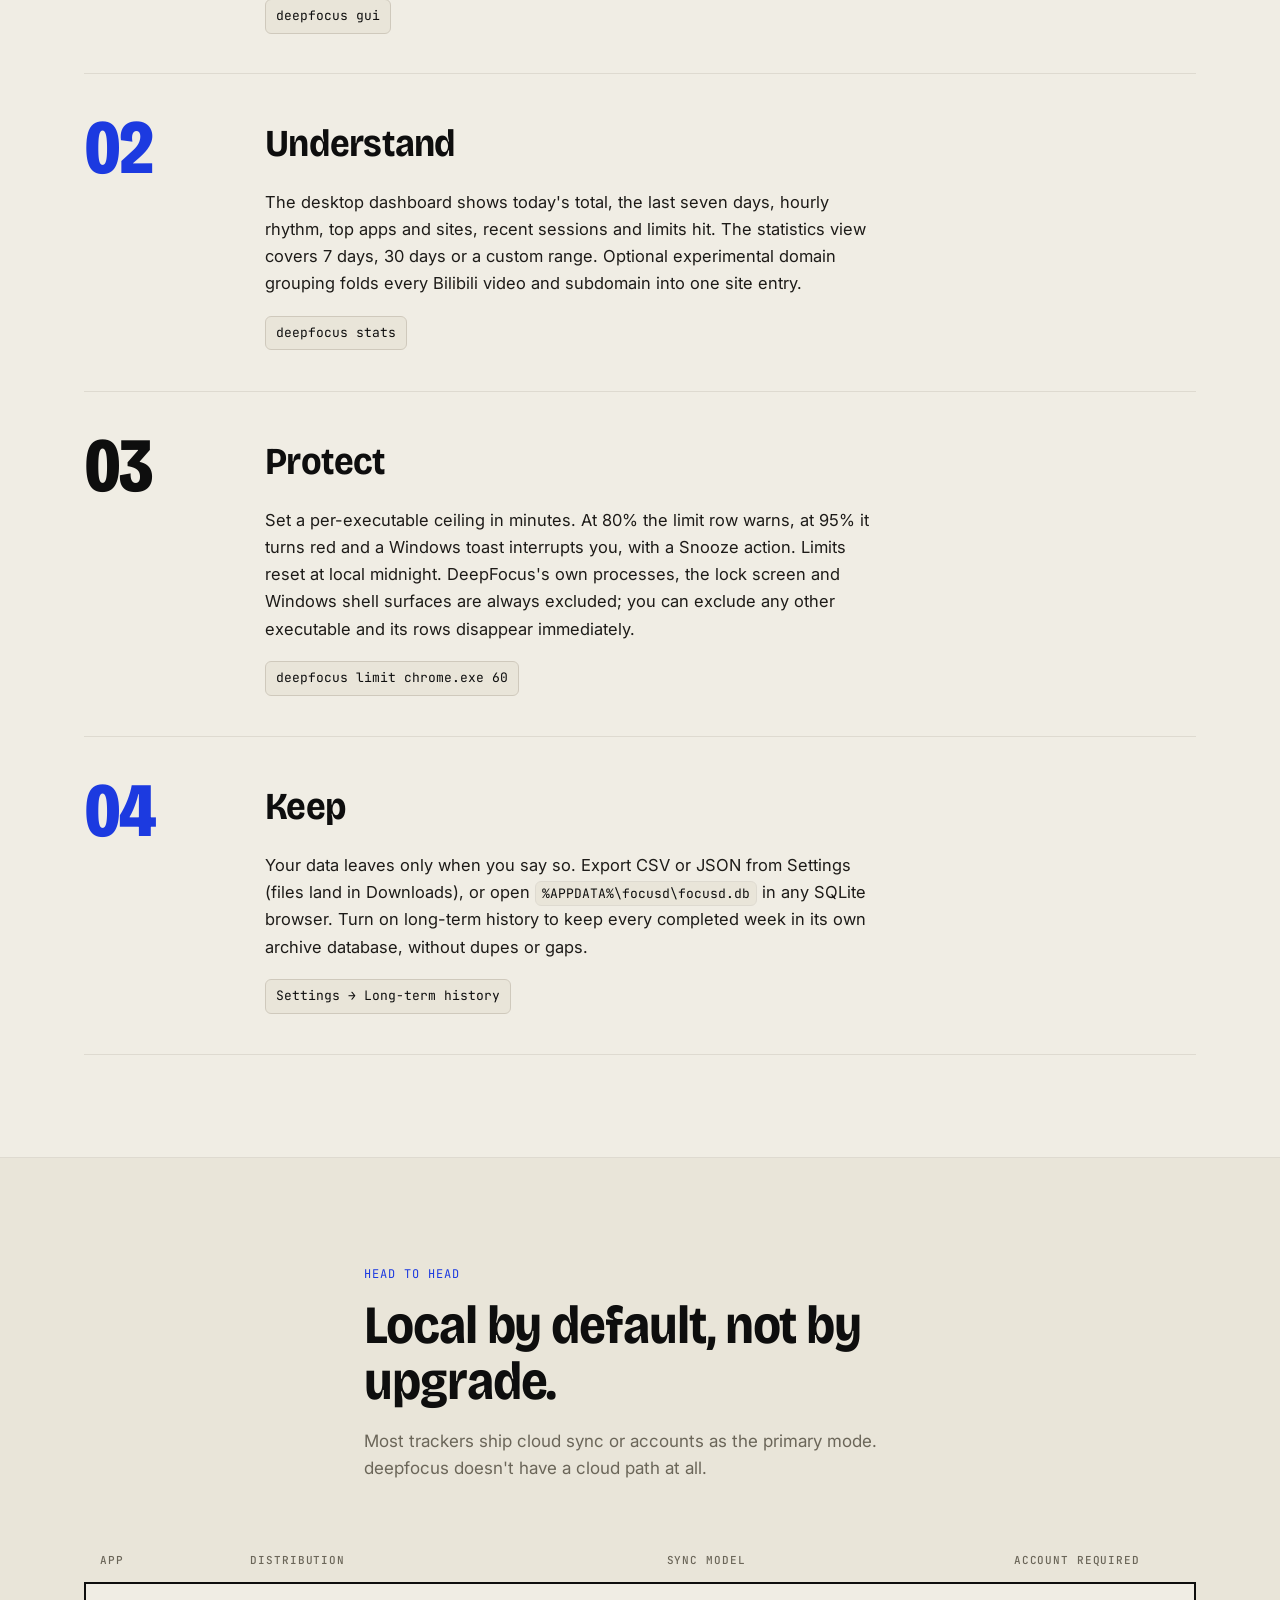
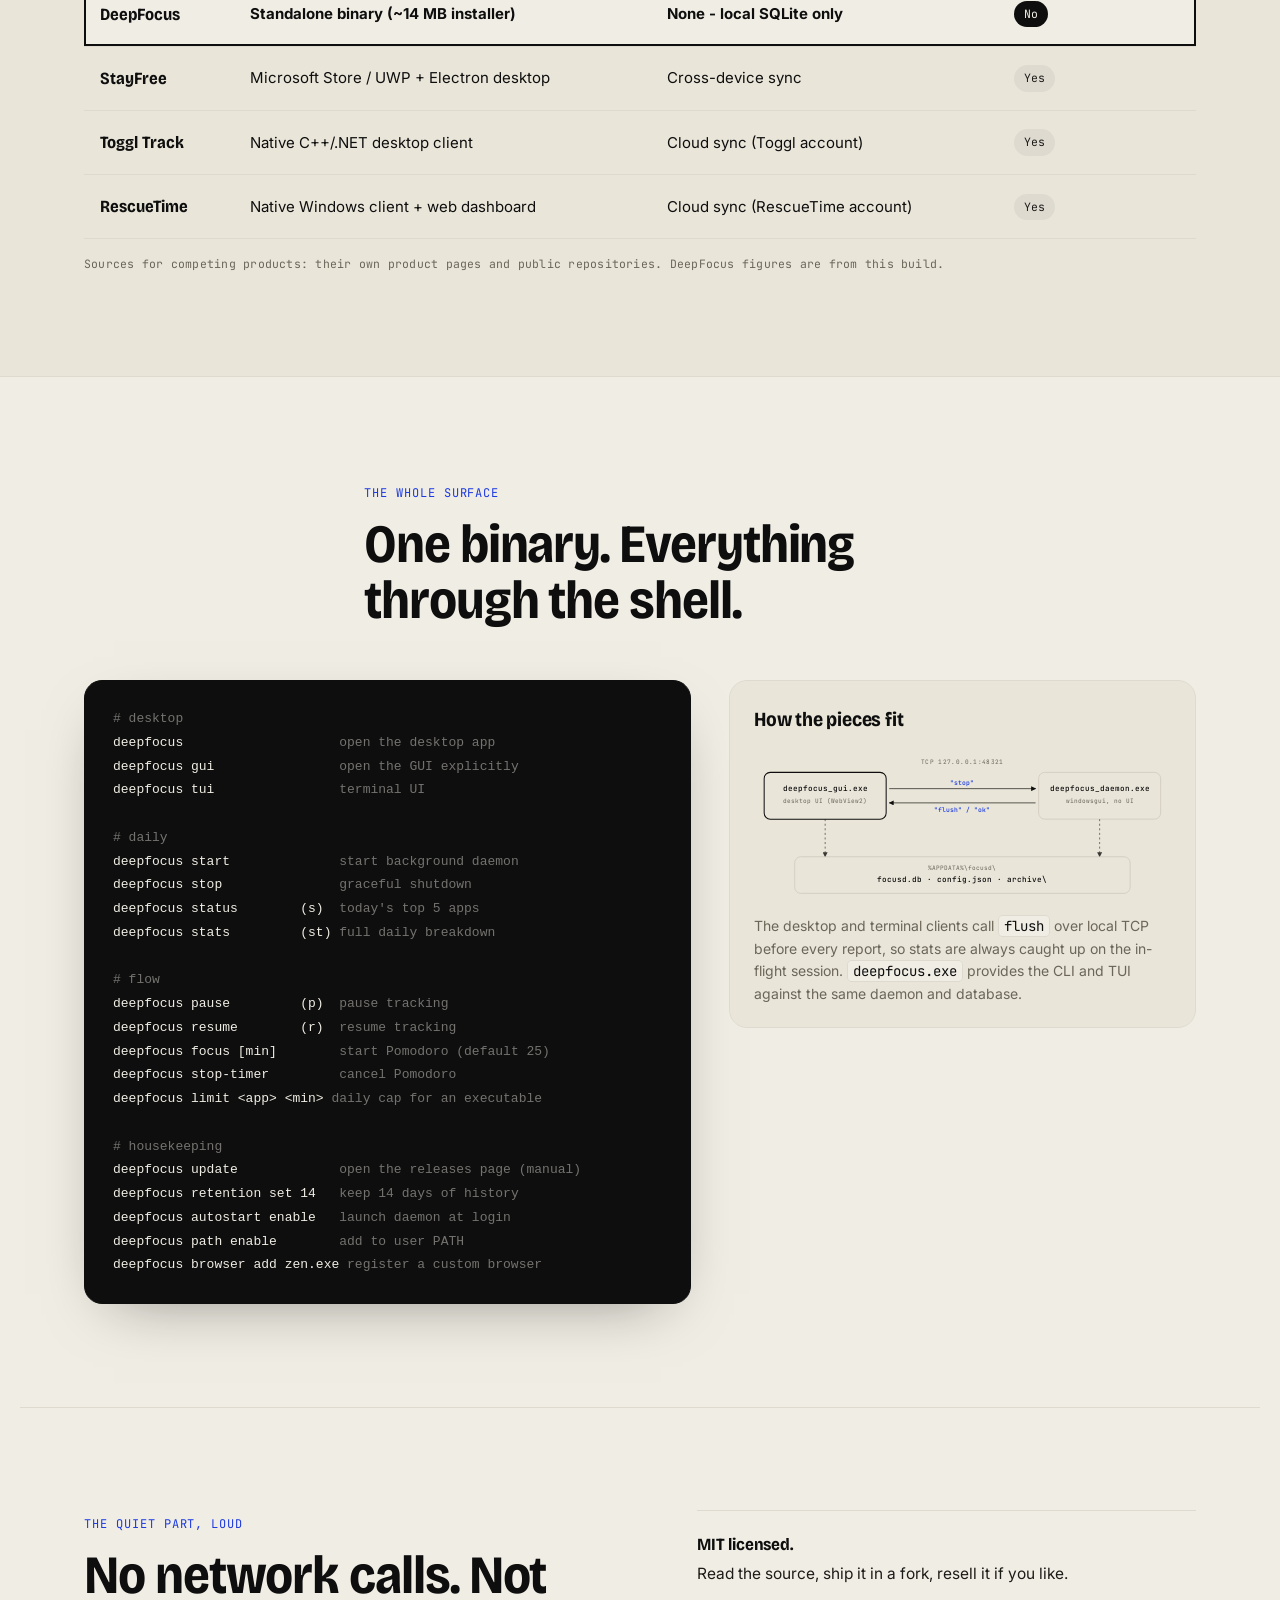
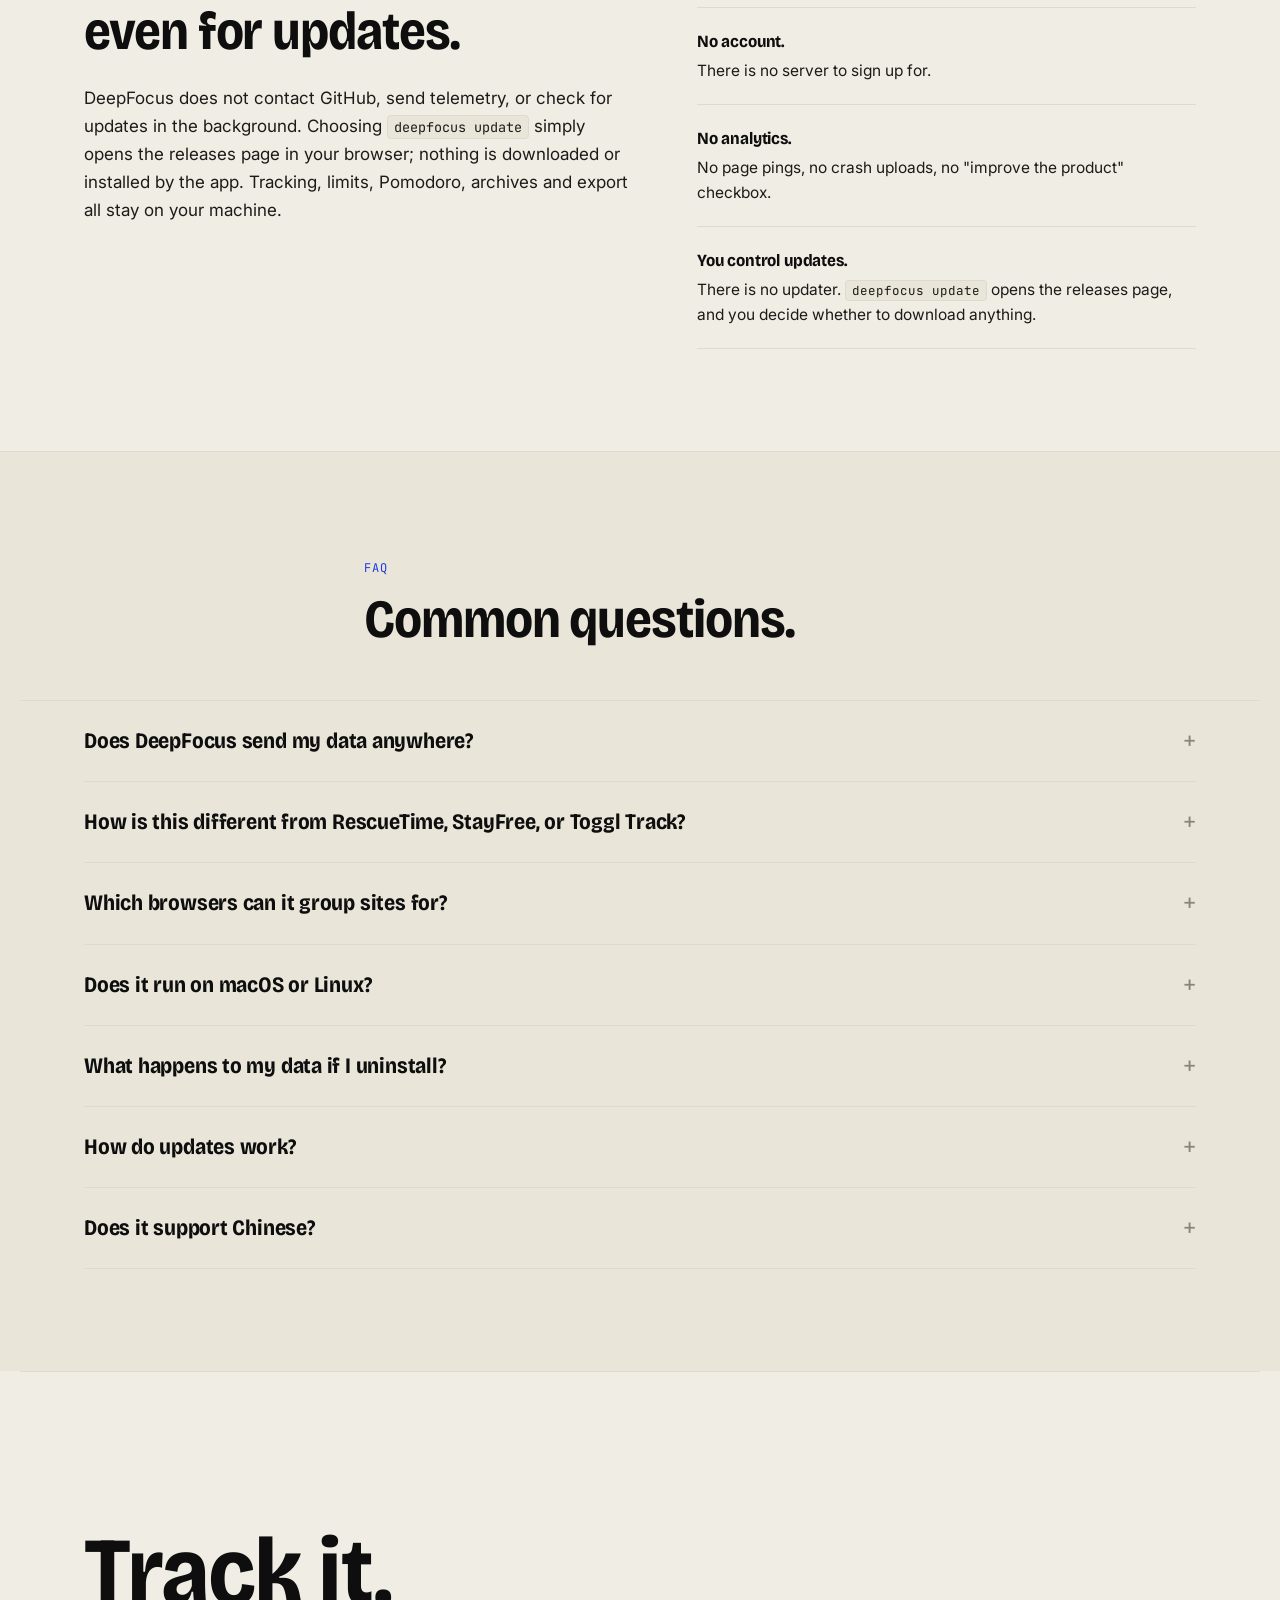
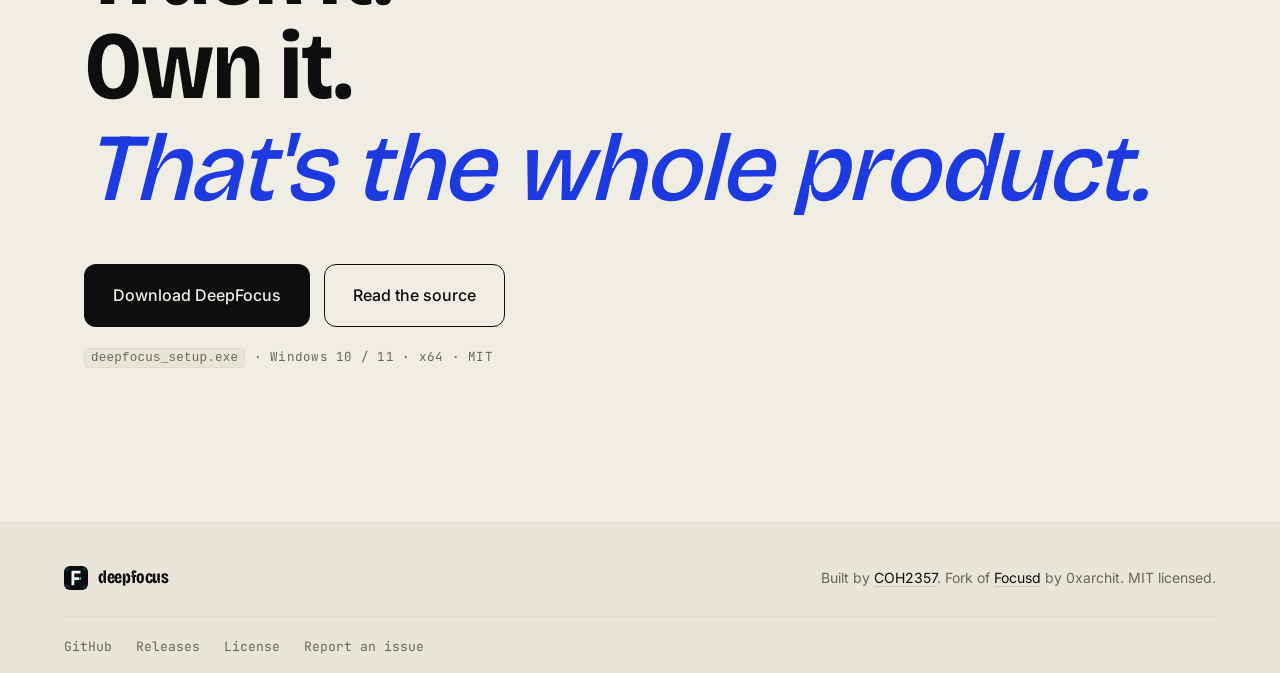
==== commit 01e26821: "Rebrand website for DeepFocus and project Pages" ====
--- a/website/index.html
+++ b/website/index.html
@@ -7,31 +7,31 @@
 <meta name="theme-color" content="#F0EDE4" media="(prefers-color-scheme: light)">
 <meta name="theme-color" content="#0E0E0E" media="(prefers-color-scheme: dark)">
 
-<title>focusd - Private screen-time tracker for Windows</title>
-<meta name="description" content="focusd is a native Windows screen time tracker and digital wellbeing tool. Track apps and browser tabs, set daily limits, run Pomodoro sessions. Local SQLite storage, no cloud sync, no account. An open-source local alternative to RescueTime, StayFree, and Toggl Track.">
-<meta name="keywords" content="screen time tracker windows, digital wellbeing windows, app usage monitor, browser time tracker, pomodoro timer windows, productivity dashboard, rescuetime alternative, stayfree alternative, toggl track alternative, privacy-first, local, open source, go">
-<meta name="author" content="0xarchit">
-<link rel="canonical" href="https://focusd.0xarchit.is-a.dev/">
+<title>DeepFocus - Private screen-time tracker for Windows</title>
+<meta name="description" content="DeepFocus is a native Windows screen-time tracker with a desktop GUI, CLI and TUI. Track apps and browser tabs, set daily limits, run Pomodoro sessions and keep weekly archives. Local SQLite storage, Chinese/English interface, no cloud sync, no account.">
+<meta name="keywords" content="screen time tracker windows, digital wellbeing windows, app usage monitor, browser time tracker, pomodoro timer windows, productivity dashboard, rescuetime alternative, stayfree alternative, toggl track alternative, privacy-first, local, open source, go, webview2">
+<meta name="author" content="COH2357">
+<link rel="canonical" href="https://coh2357.github.io/DeepFocus/">
 
 <meta property="og:type" content="website">
-<meta property="og:site_name" content="focusd">
-<meta property="og:title" content="focusd - Private screen-time tracker for Windows">
-<meta property="og:description" content="Track apps and browser tabs, set daily limits, run Pomodoro sessions. Local SQLite storage. No account, no cloud sync. Local by design.">
-<meta property="og:url" content="https://focusd.0xarchit.is-a.dev/">
-<meta property="og:image" content="https://focusd.0xarchit.is-a.dev/assets/focusd-banner.jpg">
-<meta property="og:image:alt" content="focusd - Privacy-first digital wellbeing for Windows">
+<meta property="og:site_name" content="DeepFocus">
+<meta property="og:title" content="DeepFocus - Private screen-time tracker for Windows">
+<meta property="og:description" content="A native Windows desktop app for apps and browser tabs, daily limits, Pomodoro and weekly archives. Local SQLite storage. No account, no cloud sync.">
+<meta property="og:url" content="https://coh2357.github.io/DeepFocus/">
+<meta property="og:image" content="https://coh2357.github.io/DeepFocus/assets/deepfocus-banner.jpg">
+<meta property="og:image:alt" content="DeepFocus - Privacy-first digital wellbeing for Windows">
 <meta property="og:image:width" content="1200">
 <meta property="og:image:height" content="630">
 <meta property="og:locale" content="en_US">
 
 <meta name="twitter:card" content="summary_large_image">
-<meta name="twitter:title" content="focusd - Private screen-time tracker for Windows">
-<meta name="twitter:description" content="Native Windows daemon. Local SQLite storage. Nothing leaves your machine.">
-<meta name="twitter:image" content="https://focusd.0xarchit.is-a.dev/assets/focusd-banner.jpg">
-<meta name="twitter:creator" content="@0xarchit">
-
-<link rel="icon" type="image/svg+xml" href="assets/focusd-icon.svg">
-<link rel="apple-touch-icon" href="assets/focusd-icon.svg">
+<meta name="twitter:title" content="DeepFocus - Private screen-time tracker for Windows">
+<meta name="twitter:description" content="Native Windows desktop app. Local SQLite storage. Nothing leaves your machine.">
+<meta name="twitter:image" content="https://coh2357.github.io/DeepFocus/assets/deepfocus-banner.jpg">
+<meta name="twitter:creator" content="@COH2357">
+
+<link rel="icon" type="image/svg+xml" href="assets/deepfocus-icon.svg">
+<link rel="apple-touch-icon" href="assets/deepfocus-icon.svg">
 
 <link rel="preconnect" href="https://fonts.googleapis.com">
 <link rel="preconnect" href="https://fonts.gstatic.com" crossorigin>
@@ -43,27 +43,29 @@
 {
   "@context": "https://schema.org",
   "@type": "SoftwareApplication",
-  "name": "focusd",
+  "name": "DeepFocus",
   "operatingSystem": "Windows 10, Windows 11",
   "applicationCategory": "ProductivityApplication",
   "applicationSubCategory": "Screen Time Tracker",
-  "description": "Native Windows screen time tracker and digital wellbeing tool. Local SQLite storage, per-app and per-browser-tab usage, daily limits, Pomodoro, break reminders. No cloud, no telemetry.",
-  "url": "https://focusd.0xarchit.is-a.dev/",
-  "downloadUrl": "https://github.com/0xarchit/focusd/releases/latest",
+  "description": "Native Windows screen-time tracker with a desktop GUI, CLI and TUI. Local SQLite storage, per-app and per-site usage, daily limits, Pomodoro, break reminders, Chinese/English interface and optional weekly archives. No cloud, no telemetry.",
+  "url": "https://coh2357.github.io/DeepFocus/",
+  "downloadUrl": "https://github.com/COH2357/DeepFocus/releases/latest",
   "softwareVersion": "latest",
-  "fileSize": "9MB",
+  "fileSize": "14MB",
   "license": "https://opensource.org/licenses/MIT",
   "offers": { "@type": "Offer", "price": "0", "priceCurrency": "USD" },
-  "author": { "@type": "Person", "name": "0xarchit", "url": "https://github.com/0xarchit" },
+  "author": { "@type": "Person", "name": "COH2357", "url": "https://github.com/COH2357" },
   "featureList": [
+    "Desktop GUI (WebView2) with Chinese and English",
+    "CLI and terminal UI for the same local database",
     "Per-app time tracking via Win32 syscalls",
-    "Browser tab grouping across Chrome, Firefox, Edge, Brave, Arc",
+    "Browser site grouping across Chrome, Firefox, Edge, Brave and more",
     "Daily per-app time limits",
-    "Pomodoro focus timer",
-    "Break reminders",
+    "Pomodoro focus timer and break reminders",
+    "Optional weekly archive databases",
     "Local SQLite storage - no cloud",
     "CSV and JSON export",
-    "Auto-update via GitHub Releases"
+    "Manual updates only - no auto-download or auto-install"
   ]
 }
 </script>
@@ -73,14 +75,14 @@
   "@context": "https://schema.org",
   "@type": "FAQPage",
   "mainEntity": [
-    { "@type": "Question", "name": "Does focusd send my data anywhere?",
-      "acceptedAnswer": { "@type": "Answer", "text": "No. Every session is written to a local SQLite database at %APPDATA%\\focusd\\focusd.db. The only network call is an optional update check against the GitHub Releases API." } },
-    { "@type": "Question", "name": "How is focusd different from RescueTime, StayFree, or Toggl Track?",
-      "acceptedAnswer": { "@type": "Answer", "text": "focusd has no cloud sync, no account, and no telemetry. Data is written to a local SQLite database on your machine and never leaves it. The competitors listed all require an account and sync data to their servers." } },
-    { "@type": "Question", "name": "Which browsers does focusd track tabs for?",
+    { "@type": "Question", "name": "Does DeepFocus send my data anywhere?",
+      "acceptedAnswer": { "@type": "Answer", "text": "No. Every session is written to a local SQLite database at %APPDATA%\\focusd\\focusd.db. The app makes no network requests, and updates are manual." } },
+    { "@type": "Question", "name": "How is DeepFocus different from RescueTime, StayFree, or Toggl Track?",
+      "acceptedAnswer": { "@type": "Answer", "text": "DeepFocus has no cloud sync, no account, and no telemetry. Data is written to a local SQLite database on your machine and never leaves it. The competitors listed all require an account and sync data to their servers." } },
+    { "@type": "Question", "name": "Which browsers does DeepFocus track sites for?",
       "acceptedAnswer": { "@type": "Answer", "text": "Chrome, Firefox, Edge, Brave, Opera, Vivaldi, Waterfox, Arc, Safari, Whale, Yandex, Thorium, LibreWolf, Chromium, Floorp, and Zen - plus any custom browser executable you add." } },
-    { "@type": "Question", "name": "Is focusd free and open source?",
-      "acceptedAnswer": { "@type": "Answer", "text": "Yes. MIT-licensed, source on GitHub." } }
+    { "@type": "Question", "name": "Is DeepFocus free and open source?",
+      "acceptedAnswer": { "@type": "Answer", "text": "Yes. MIT-licensed, source on GitHub. DeepFocus is a fork of Focusd by 0xarchit." } }
   ]
 }
 </script>
@@ -91,18 +93,18 @@
 <a href="#main" class="skip">Skip to content</a>
 
 <header class="top">
-  <a class="brand" href="/" aria-label="focusd home">
-    <img class="brand__mark" src="assets/focusd-icon.svg" alt="" width="28" height="28" decoding="async">
-    <span class="brand__word">focusd</span>
+  <a class="brand" href="./" aria-label="DeepFocus home">
+    <img class="brand__mark" src="assets/deepfocus-icon.svg" alt="" width="28" height="28" decoding="async">
+    <span class="brand__word">deepfocus</span>
   </a>
   <nav class="top__nav" aria-label="Primary">
     <a href="#capabilities">Capabilities</a>
     <a href="#commands">Commands</a>
     <a href="#compare">Compare</a>
     <a href="#faq">FAQ</a>
-    <a href="https://github.com/0xarchit/focusd" rel="noopener">Source</a>
+    <a href="https://github.com/COH2357/DeepFocus" rel="noopener">Source</a>
   </nav>
-  <a class="cta" href="https://github.com/0xarchit/focusd/releases/latest" rel="noopener">
+  <a class="cta" href="https://github.com/COH2357/DeepFocus/releases/latest" rel="noopener">
     Download <span aria-hidden="true">→</span>
   </a>
 </header>
@@ -113,7 +115,7 @@
   <div class="hero__thesis" data-reveal>
     <p class="eyebrow">
       <span class="dot" aria-hidden="true"></span>
-      <a class="eyebrow__ver" href="https://github.com/0xarchit/focusd/releases/latest" rel="noopener" data-js="version-link">
+      <a class="eyebrow__ver" href="https://github.com/COH2357/DeepFocus/releases/latest" rel="noopener" data-js="version-link">
         <span data-js="version">v1</span>
       </a>
       <span class="eyebrow__sep" aria-hidden="true">·</span> Windows x64
@@ -129,9 +131,10 @@
       Nowhere else.
     </h1>
     <p class="lede">
-      A native Windows daemon that watches the foreground window and writes to a
-      local SQLite file. No account. No cloud. No telemetry. The installer is
-      about 9 MB.
+      A native Windows desktop app that watches the foreground window and writes
+      to a local SQLite file. Chinese and English, light and dark themes, and a
+      terminal UI when you want it. No account. No cloud. No telemetry. The
+      installer is about 14 MB.
     </p>
   </div>
 
@@ -183,19 +186,19 @@
     </aside>
 
     <div class="hero__actions">
-      <a class="btn btn--solid" href="https://github.com/0xarchit/focusd/releases/latest" rel="noopener">
+      <a class="btn btn--solid" href="https://github.com/COH2357/DeepFocus/releases/latest" rel="noopener">
         Download for Windows
       </a>
-      <a class="btn btn--ghost" href="https://github.com/0xarchit/focusd" rel="noopener">
+      <a class="btn btn--ghost" href="https://github.com/COH2357/DeepFocus" rel="noopener">
         View on GitHub
       </a>
     </div>
 
     <dl class="hero__stats" aria-label="At a glance">
-      <div><dt>Installer</dt><dd>~9 MB</dd></div>
-      <div><dt>CLI binary</dt><dd>~12 MB</dd></div>
+      <div><dt>Installer</dt><dd>~14 MB</dd></div>
+      <div><dt>Interface</dt><dd>GUI · CLI · TUI</dd></div>
       <div><dt>Storage</dt><dd>Local SQLite</dd></div>
-      <div><dt>Network</dt><dd>Update check only</dd></div>
+      <div><dt>Network</dt><dd>None</dd></div>
     </dl>
   </div>
 </section>
@@ -219,32 +222,32 @@
       <span class="cap__num">01</span>
       <div>
         <h3>Track</h3>
-        <p>A silent daemon polls the foreground window on a configurable interval (default 5 s) via Win32 syscalls. Per-app and per-browser-tab time land in a local SQLite database. Browser titles are matched against 74 hard-coded categories - YouTube, GitHub, ChatGPT, Reddit, Netflix, Spotify, and so on - so the report reads like a story, not a title dump.</p>
-        <code>focusd stats</code>
+        <p>A silent daemon polls the foreground window on a configurable interval (default 5 s) via Win32 syscalls. Mouse movement, keyboard input and audio playback keep passive sessions - like a long video - counted. Per-app and per-site time land in a local SQLite database; browser titles are matched against 74 built-in categories such as Bilibili, YouTube, GitHub and ChatGPT.</p>
+        <code>deepfocus gui</code>
       </div>
     </li>
     <li class="cap" data-reveal>
       <span class="cap__num">02</span>
       <div>
-        <h3>Limit</h3>
-        <p>Set a per-executable ceiling in minutes. When today's usage crosses the line, a Windows toast notification interrupts you - with a Snooze action that suppresses repeats for the configured snooze window. Limits reset at local midnight. Whitelisted apps are skipped by the tracker entirely - never recorded.</p>
-        <code>focusd limit chrome.exe 60</code>
+        <h3>Understand</h3>
+        <p>The desktop dashboard shows today's total, the last seven days, hourly rhythm, top apps and sites, recent sessions and limits hit. The statistics view covers 7 days, 30 days or a custom range. Optional experimental domain grouping folds every Bilibili video and subdomain into one site entry.</p>
+        <code>deepfocus stats</code>
       </div>
     </li>
     <li class="cap" data-reveal>
       <span class="cap__num">03</span>
       <div>
-        <h3>Focus</h3>
-        <p>A file-backed Pomodoro at <code>%APPDATA%\focusd\pomodoro.json</code> - state survives process restarts. Default 25 min, configurable. Break reminders fire after N minutes of continuous use. Completion arrives as a Windows toast, not a modal that seizes your desktop.</p>
-        <code>focusd focus 45</code>
+        <h3>Protect</h3>
+        <p>Set a per-executable ceiling in minutes. At 80% the limit row warns, at 95% it turns red and a Windows toast interrupts you, with a Snooze action. Limits reset at local midnight. DeepFocus's own processes, the lock screen and Windows shell surfaces are always excluded; you can exclude any other executable and its rows disappear immediately.</p>
+        <code>deepfocus limit chrome.exe 60</code>
       </div>
     </li>
     <li class="cap" data-reveal>
       <span class="cap__num">04</span>
       <div>
-        <h3>Export</h3>
-        <p>Your data leaves only when you say so. Export CSV or JSON from the TUI's Settings tab; files land on your Desktop. Or open <code>%APPDATA%\focusd\focusd.db</code> in any SQLite browser and query it yourself - the schema is documented.</p>
-        <code>Settings → Export → CSV</code>
+        <h3>Keep</h3>
+        <p>Your data leaves only when you say so. Export CSV or JSON from Settings (files land in Downloads), or open <code>%APPDATA%\focusd\focusd.db</code> in any SQLite browser. Turn on long-term history to keep every completed week in its own archive database, without dupes or gaps.</p>
+        <code>Settings → Long-term history</code>
       </div>
     </li>
   </ol>
@@ -254,7 +257,7 @@
   <header class="section__head" data-reveal>
     <span class="section__kicker">Head to head</span>
     <h2 id="compare-h" class="display display--md">Local by default, not by upgrade.</h2>
-    <p class="section__lede">Most trackers ship cloud sync or accounts as the primary mode. focusd doesn't have a cloud path at all.</p>
+    <p class="section__lede">Most trackers ship cloud sync or accounts as the primary mode. deepfocus doesn't have a cloud path at all.</p>
   </header>
 
   <div class="table-wrap" data-reveal>
@@ -269,8 +272,8 @@
       </thead>
       <tbody>
         <tr class="table__row--own">
-          <th scope="row">focusd</th>
-          <td><b>Standalone binary (~9 MB installer)</b></td>
+          <th scope="row">DeepFocus</th>
+          <td><b>Standalone binary (~14 MB installer)</b></td>
           <td><b>None - local SQLite only</b></td>
           <td><span class="chip chip--y">No</span></td>
         </tr>
@@ -294,7 +297,7 @@
         </tr>
       </tbody>
     </table>
-    <p class="table__note">Sources for competing products: their own product pages and public repositories. focusd figures are from this build.</p>
+    <p class="table__note">Sources for competing products: their own product pages and public repositories. DeepFocus figures are from this build.</p>
   </div>
 </section>
 
@@ -305,31 +308,35 @@
   </header>
 
   <div class="commands__grid">
-    <pre class="code" data-reveal aria-label="Core commands"><code><span class="c-com"># daily</span>
-focusd                       <span class="c-com">launch interactive TUI</span>
-focusd start                 <span class="c-com">start background daemon</span>
-focusd stop                  <span class="c-com">graceful shutdown</span>
-focusd status        (s)     <span class="c-com">today's top 5 apps</span>
-focusd stats         (st)    <span class="c-com">full daily breakdown</span>
+    <pre class="code" data-reveal aria-label="Core commands"><code><span class="c-com"># desktop</span>
+deepfocus                    <span class="c-com">open the desktop app</span>
+deepfocus gui                <span class="c-com">open the GUI explicitly</span>
+deepfocus tui                <span class="c-com">terminal UI</span>
+
+<span class="c-com"># daily</span>
+deepfocus start              <span class="c-com">start background daemon</span>
+deepfocus stop               <span class="c-com">graceful shutdown</span>
+deepfocus status        (s)  <span class="c-com">today's top 5 apps</span>
+deepfocus stats         (st) <span class="c-com">full daily breakdown</span>
 
 <span class="c-com"># flow</span>
-focusd pause         (p)     <span class="c-com">pause tracking</span>
-focusd resume        (r)     <span class="c-com">resume tracking</span>
-focusd focus [min]           <span class="c-com">start Pomodoro (default 25)</span>
-focusd stop-timer            <span class="c-com">cancel Pomodoro</span>
-focusd limit &lt;app&gt; &lt;min&gt;     <span class="c-com">daily cap for an executable</span>
+deepfocus pause         (p)  <span class="c-com">pause tracking</span>
+deepfocus resume        (r)  <span class="c-com">resume tracking</span>
+deepfocus focus [min]        <span class="c-com">start Pomodoro (default 25)</span>
+deepfocus stop-timer         <span class="c-com">cancel Pomodoro</span>
+deepfocus limit &lt;app&gt; &lt;min&gt; <span class="c-com">daily cap for an executable</span>
 
 <span class="c-com"># housekeeping</span>
-focusd update                <span class="c-com">verified auto-update</span>
-focusd retention set 14      <span class="c-com">keep 14 days of history</span>
-focusd autostart enable      <span class="c-com">launch daemon at login</span>
-focusd path enable           <span class="c-com">add to user PATH</span>
-focusd browser add zen.exe   <span class="c-com">register a custom browser</span></code></pre>
+deepfocus update             <span class="c-com">open the releases page (manual)</span>
+deepfocus retention set 14   <span class="c-com">keep 14 days of history</span>
+deepfocus autostart enable   <span class="c-com">launch daemon at login</span>
+deepfocus path enable        <span class="c-com">add to user PATH</span>
+deepfocus browser add zen.exe <span class="c-com">register a custom browser</span></code></pre>
 
     <aside class="arch" data-reveal aria-label="Architecture">
       <h3 class="arch__h">How the pieces fit</h3>
       <svg class="arch__svg" role="img"
-           aria-label="Architecture: focusd.exe (CLI + TUI) exchanges 'stop' and 'flush' messages with focusd_daemon.exe over TCP 127.0.0.1:48321. Both processes read and write %APPDATA%\focusd\ which holds focusd.db, config.json, and pomodoro.json."
+           aria-label="Architecture: deepfocus_gui.exe and deepfocus.exe exchange stop and flush messages with deepfocus_daemon.exe over TCP 127.0.0.1:48321. Both processes read and write %APPDATA%\focusd\ which holds focusd.db, config.json, archive\ and pomodoro state."
            viewBox="0 0 820 300" xmlns="http://www.w3.org/2000/svg" preserveAspectRatio="xMidYMid meet">
         <defs>
           <marker id="arch-arrow" viewBox="0 0 10 10" refX="9" refY="5"
@@ -345,12 +352,12 @@
 
         <!-- Left process box -->
         <rect class="arch__box arch__box--own" x="20" y="46" width="240" height="92" rx="12"/>
-        <text class="arch__t arch__t--head" x="140" y="82" text-anchor="middle">focusd.exe</text>
-        <text class="arch__t arch__t--sub"  x="140" y="106" text-anchor="middle">CLI + TUI</text>
+        <text class="arch__t arch__t--head" x="140" y="82" text-anchor="middle">deepfocus_gui.exe</text>
+        <text class="arch__t arch__t--sub"  x="140" y="106" text-anchor="middle">desktop UI (WebView2)</text>
 
         <!-- Right process box -->
         <rect class="arch__box" x="560" y="46" width="240" height="92" rx="12"/>
-        <text class="arch__t arch__t--head" x="680" y="82" text-anchor="middle">focusd_daemon.exe</text>
+        <text class="arch__t arch__t--head" x="680" y="82" text-anchor="middle">deepfocus_daemon.exe</text>
         <text class="arch__t arch__t--sub"  x="680" y="106" text-anchor="middle">windowsgui, no UI</text>
 
         <!-- Top arrow: → "stop" -->
@@ -368,11 +375,13 @@
         <!-- Storage box -->
         <rect class="arch__box" x="80" y="212" width="660" height="72" rx="12"/>
         <text class="arch__t arch__t--sub"  x="410" y="238" text-anchor="middle">%APPDATA%\focusd\</text>
-        <text class="arch__t arch__t--head" x="410" y="262" text-anchor="middle">focusd.db · config.json · pomodoro.json</text>
+        <text class="arch__t arch__t--head" x="410" y="262" text-anchor="middle">focusd.db · config.json · archive\</text>
       </svg>
       <p class="arch__note">
-        The CLI calls <code>flush</code> over local TCP before every report,
-        so <code>stats</code> is always caught up on the in-flight session.
+        The desktop and terminal clients call <code>flush</code> over local TCP
+        before every report, so stats are always caught up on the in-flight
+        session. <code>deepfocus.exe</code> provides the CLI and TUI against the
+        same daemon and database.
       </p>
     </aside>
   </div>
@@ -381,20 +390,20 @@
 <section class="trust" aria-labelledby="trust-h">
   <div data-reveal>
     <span class="section__kicker">The quiet part, loud</span>
-    <h2 id="trust-h" class="display display--md">One network call. And you can turn it off.</h2>
+    <h2 id="trust-h" class="display display--md">No network calls. Not even for updates.</h2>
     <p>
-      The only outbound request focusd ever makes is an update check against
-      <code>api.github.com/repos/0xarchit/focusd/releases/latest</code>.
-      If you never call <code>focusd update</code>, focusd never opens a
-      socket. Everything else - tracking, limits, Pomodoro, export - stays
-      on your machine.
+      DeepFocus does not contact GitHub, send telemetry, or check for updates in
+      the background. Choosing <code>deepfocus update</code> simply opens the
+      releases page in your browser; nothing is downloaded or installed by the
+      app. Tracking, limits, Pomodoro, archives and export all stay on your
+      machine.
     </p>
   </div>
   <ul class="trust__list" data-reveal aria-label="Guarantees">
     <li><b>MIT licensed.</b> Read the source, ship it in a fork, resell it if you like.</li>
     <li><b>No account.</b> There is no server to sign up for.</li>
     <li><b>No analytics.</b> No page pings, no crash uploads, no "improve the product" checkbox.</li>
-    <li><b>You control updates.</b> The updater only runs when you invoke <code>focusd update</code>. Nothing checks silently in the background.</li>
+    <li><b>You control updates.</b> There is no updater. <code>deepfocus update</code> opens the releases page, and you decide whether to download anything.</li>
   </ul>
 </section>
 
@@ -406,16 +415,16 @@
 
   <div class="faq__list" data-reveal>
     <details>
-      <summary>Does focusd send my data anywhere?</summary>
-      <p>No. Sessions are written to <code>%APPDATA%\focusd\focusd.db</code>. The only outbound network call is an optional update check against the GitHub Releases API.</p>
+      <summary>Does DeepFocus send my data anywhere?</summary>
+      <p>No. Sessions are written to <code>%APPDATA%\focusd\focusd.db</code>. The app makes no network requests. There is no telemetry, account or cloud sync.</p>
     </details>
     <details>
       <summary>How is this different from RescueTime, StayFree, or Toggl Track?</summary>
-      <p>focusd has no cloud sync, no account, and no telemetry - all three competitors listed require an account and sync your data to their servers. focusd writes tracking data only to a local SQLite database and never leaves the machine.</p>
-    </details>
-    <details>
-      <summary>Which browsers can it group tabs for?</summary>
-      <p>Chrome, Firefox, Edge, Brave, Opera, Vivaldi, Waterfox, Arc, Safari, Whale, Yandex, Thorium, LibreWolf, Chromium, Floorp, Zen, and any custom executable you register with <code>focusd browser add</code>.</p>
+      <p>DeepFocus has no cloud sync, no account, and no telemetry - all three competitors listed require an account and sync your data to their servers. DeepFocus writes tracking data only to a local SQLite database and never leaves the machine.</p>
+    </details>
+    <details>
+      <summary>Which browsers can it group sites for?</summary>
+      <p>Chrome, Firefox, Edge, Brave, Opera, Vivaldi, Waterfox, Arc, Safari, Whale, Yandex, Thorium, LibreWolf, Chromium, Floorp, Zen, and any custom executable you register with <code>deepfocus browser add</code>. Browser windows expose titles rather than full URLs, so site names are matched from titles and, optionally, grouped by domain.</p>
     </details>
     <details>
       <summary>Does it run on macOS or Linux?</summary>
@@ -423,11 +432,15 @@
     </details>
     <details>
       <summary>What happens to my data if I uninstall?</summary>
-      <p>The installer leaves <code>%APPDATA%\focusd\</code> in place so you can reinstall without losing history. Delete that directory manually if you want a clean slate.</p>
-    </details>
-    <details>
-      <summary>How does the auto-update work?</summary>
-      <p>Run <code>focusd update</code>. It queries <code>api.github.com/repos/0xarchit/focusd/releases/latest</code>, downloads <code>focusd_setup.exe</code> for that tag, stops the running daemon, and launches the NSIS installer with a UAC elevation prompt. The daemon restarts after the install completes. Nothing runs automatically - you invoke it when you want it.</p>
+      <p>The installer leaves <code>%APPDATA%\focusd\</code> in place so you can reinstall without losing history. Long-term archives live in <code>%APPDATA%\focusd\archive\</code>. Delete that directory manually if you want a clean slate.</p>
+    </details>
+    <details>
+      <summary>How do updates work?</summary>
+      <p>There is no auto-updater. <code>deepfocus update</code> opens the GitHub releases page in your browser; DeepFocus never downloads or runs an installer on its own. You choose the build and install it manually.</p>
+    </details>
+    <details>
+      <summary>Does it support Chinese?</summary>
+      <p>Yes. The desktop app ships with full Simplified Chinese and English text, follows your system language on first launch, and lets you switch at any time.</p>
     </details>
   </div>
 </section>
@@ -439,34 +452,34 @@
     <em>That's the whole product.</em>
   </h2>
   <div class="close__actions">
-    <a class="btn btn--solid btn--lg" href="https://github.com/0xarchit/focusd/releases/latest" rel="noopener">Download focusd</a>
-    <a class="btn btn--ghost btn--lg" href="https://github.com/0xarchit/focusd" rel="noopener">Read the source</a>
-  </div>
-  <p class="close__foot"><code>focusd_setup.exe</code> · Windows 10 / 11 · x64 · MIT</p>
+    <a class="btn btn--solid btn--lg" href="https://github.com/COH2357/DeepFocus/releases/latest" rel="noopener">Download DeepFocus</a>
+    <a class="btn btn--ghost btn--lg" href="https://github.com/COH2357/DeepFocus" rel="noopener">Read the source</a>
+  </div>
+  <p class="close__foot"><code>deepfocus_setup.exe</code> · Windows 10 / 11 · x64 · MIT</p>
 </section>
 
 </main>
 
 <footer class="foot">
   <div class="foot__row">
-    <a class="brand brand--sm" href="/" aria-label="focusd home">
-      <img class="brand__mark" src="assets/focusd-icon.svg" alt="" width="24" height="24" decoding="async">
-      <span class="brand__word">focusd</span>
+    <a class="brand brand--sm" href="./" aria-label="DeepFocus home">
+      <img class="brand__mark" src="assets/deepfocus-icon.svg" alt="" width="24" height="24" decoding="async">
+      <span class="brand__word">deepfocus</span>
     </a>
-    <p class="foot__note">Built by <a href="https://github.com/0xarchit" rel="noopener">0xarchit</a>. Native Win32. MIT licensed.</p>
+    <p class="foot__note">Built by <a href="https://github.com/COH2357" rel="noopener">COH2357</a>. Fork of <a href="https://github.com/0xarchit/Focusd" rel="noopener">Focusd</a> by 0xarchit. MIT licensed.</p>
   </div>
   <nav class="foot__nav" aria-label="Footer">
-    <a href="https://github.com/0xarchit/focusd" rel="noopener">GitHub</a>
-    <a href="https://github.com/0xarchit/focusd/releases" rel="noopener">Releases</a>
-    <a href="https://github.com/0xarchit/focusd/blob/main/LICENSE" rel="noopener">License</a>
-    <a href="https://github.com/0xarchit/focusd/issues" rel="noopener">Report an issue</a>
+    <a href="https://github.com/COH2357/DeepFocus" rel="noopener">GitHub</a>
+    <a href="https://github.com/COH2357/DeepFocus/releases" rel="noopener">Releases</a>
+    <a href="https://github.com/COH2357/DeepFocus/blob/main/LICENSE" rel="noopener">License</a>
+    <a href="https://github.com/COH2357/DeepFocus/issues" rel="noopener">Report an issue</a>
   </nav>
 </footer>
 
 <!-- Floating star-the-repo widget. Hidden until the API returns a count so the
      first paint doesn't show a placeholder. -->
-<a class="starw" href="https://github.com/0xarchit/focusd" rel="noopener"
-   aria-label="Star focusd on GitHub" data-js="starw" hidden>
+<a class="starw" href="https://github.com/COH2357/DeepFocus" rel="noopener"
+   aria-label="Star DeepFocus on GitHub" data-js="starw" hidden>
   <span class="starw__spark" aria-hidden="true"></span>
   <svg class="starw__icon" viewBox="0 0 24 24" width="18" height="18" aria-hidden="true">
     <path fill="currentColor" d="M12 2.5l2.9 6.9 7.6.6-5.8 4.9 1.8 7.3L12 18.4 5.5 22.2l1.8-7.3-5.8-4.9 7.6-.6L12 2.5z"/>
--- a/website/style.css
+++ b/website/style.css
@@ -1,5 +1,5 @@
 /* ============================================================
-   focusd — landing page
+   deepfocus — landing page
    design: warm paper, editorial ink, one signal-blue accent.
    type:   Bricolage Grotesque (display) / Inter (body) / JetBrains Mono (data)
    ============================================================ */
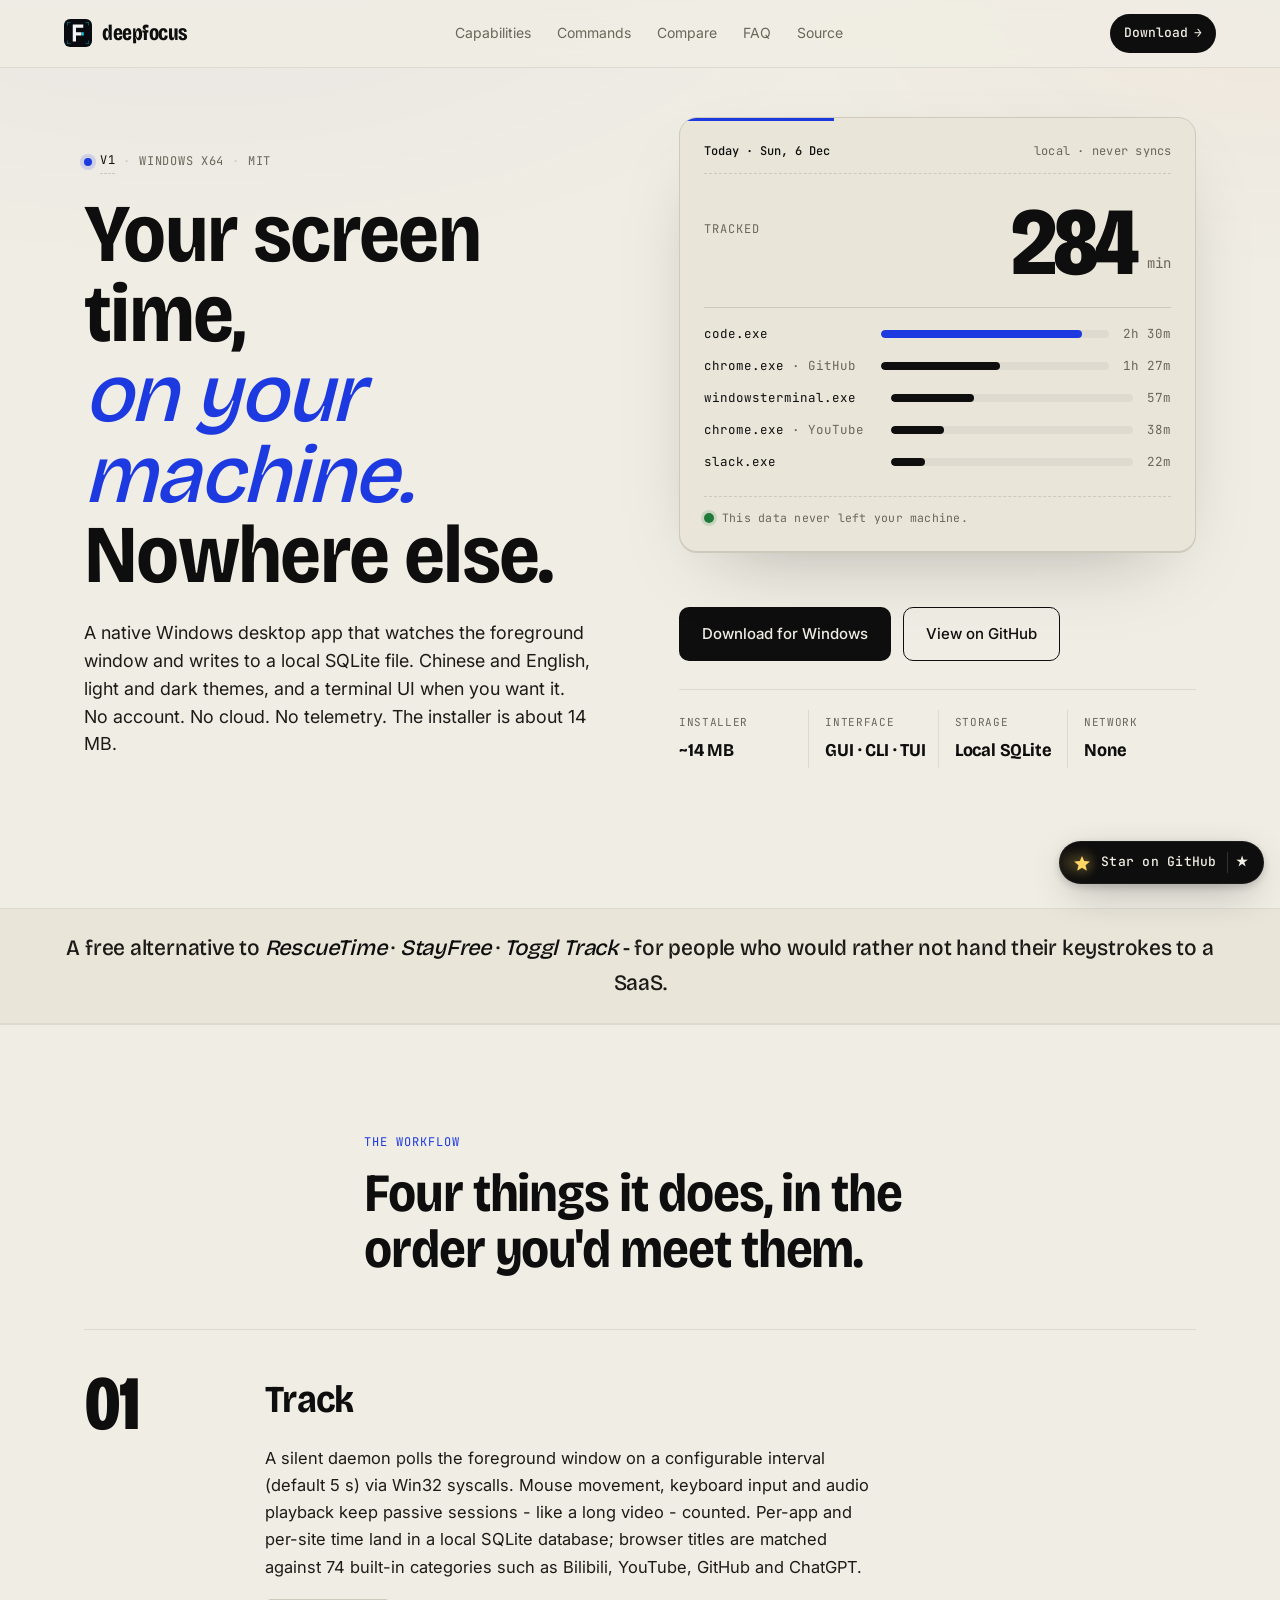
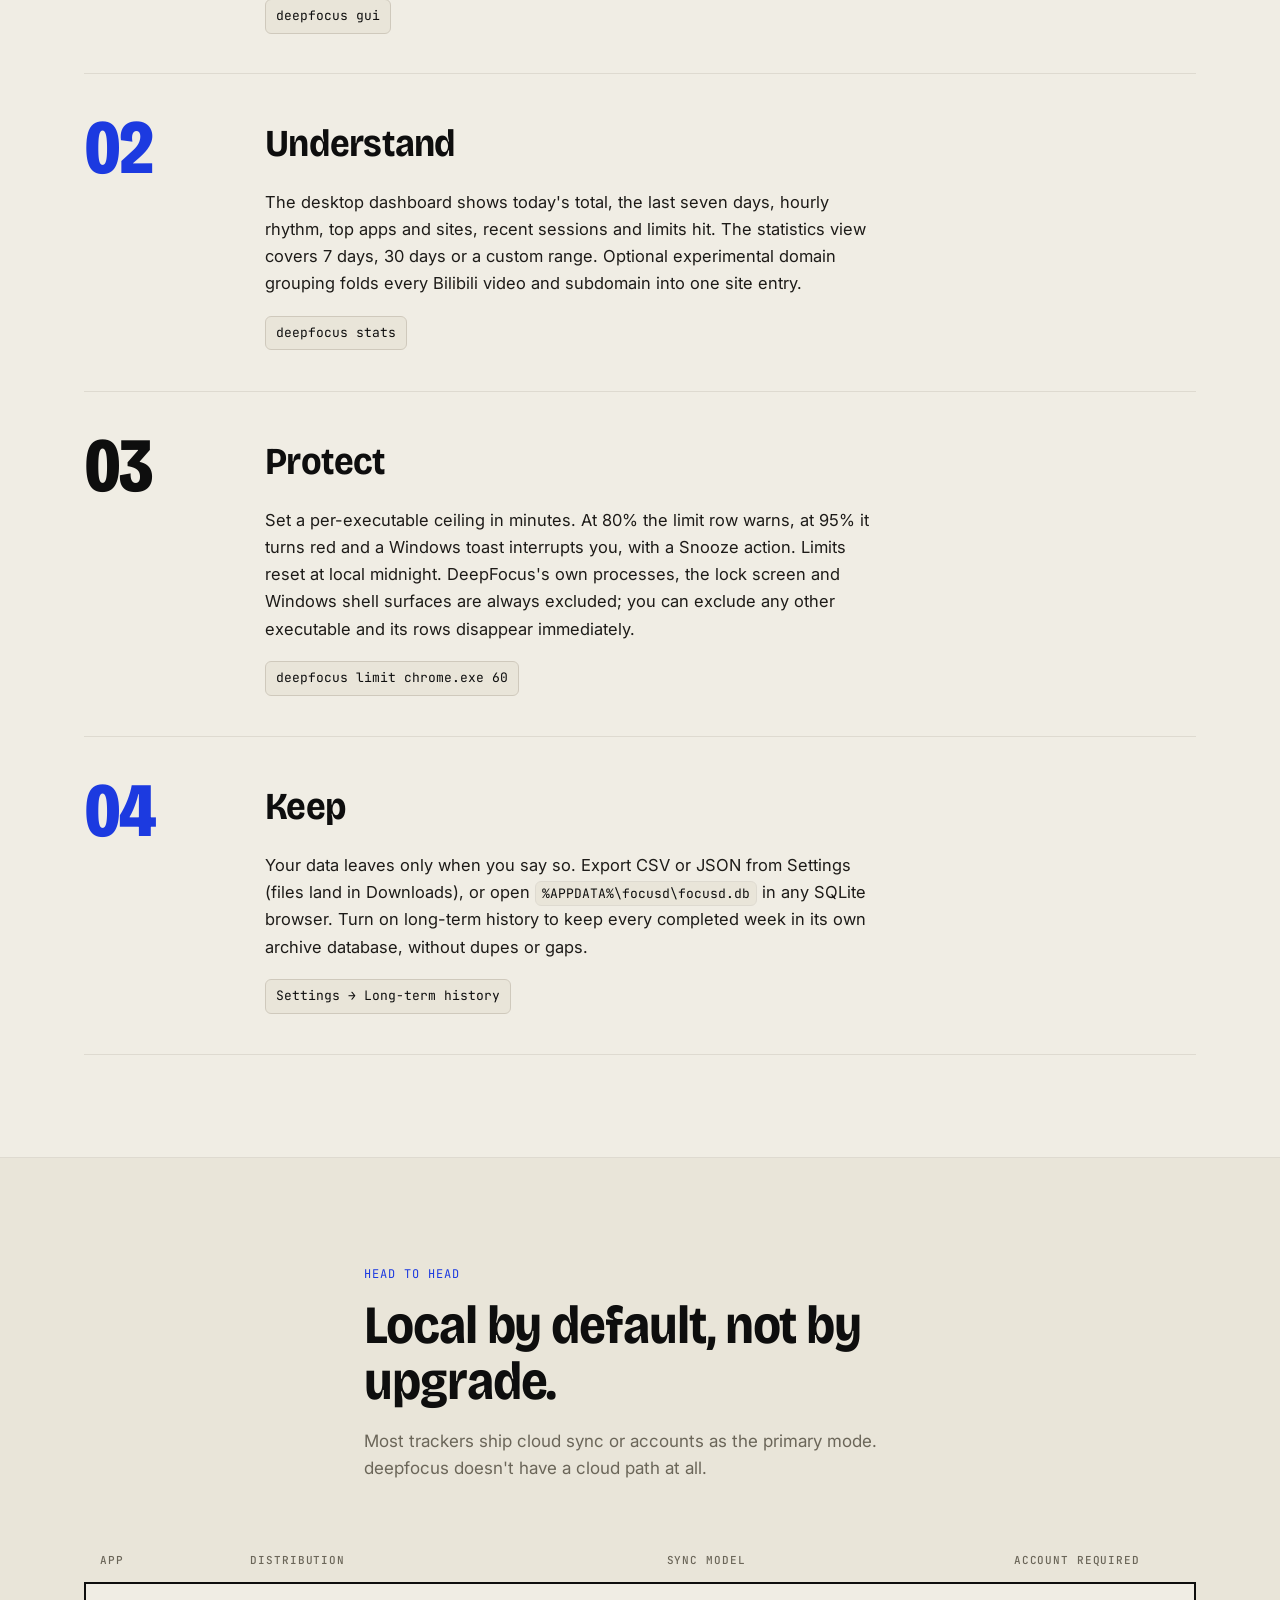
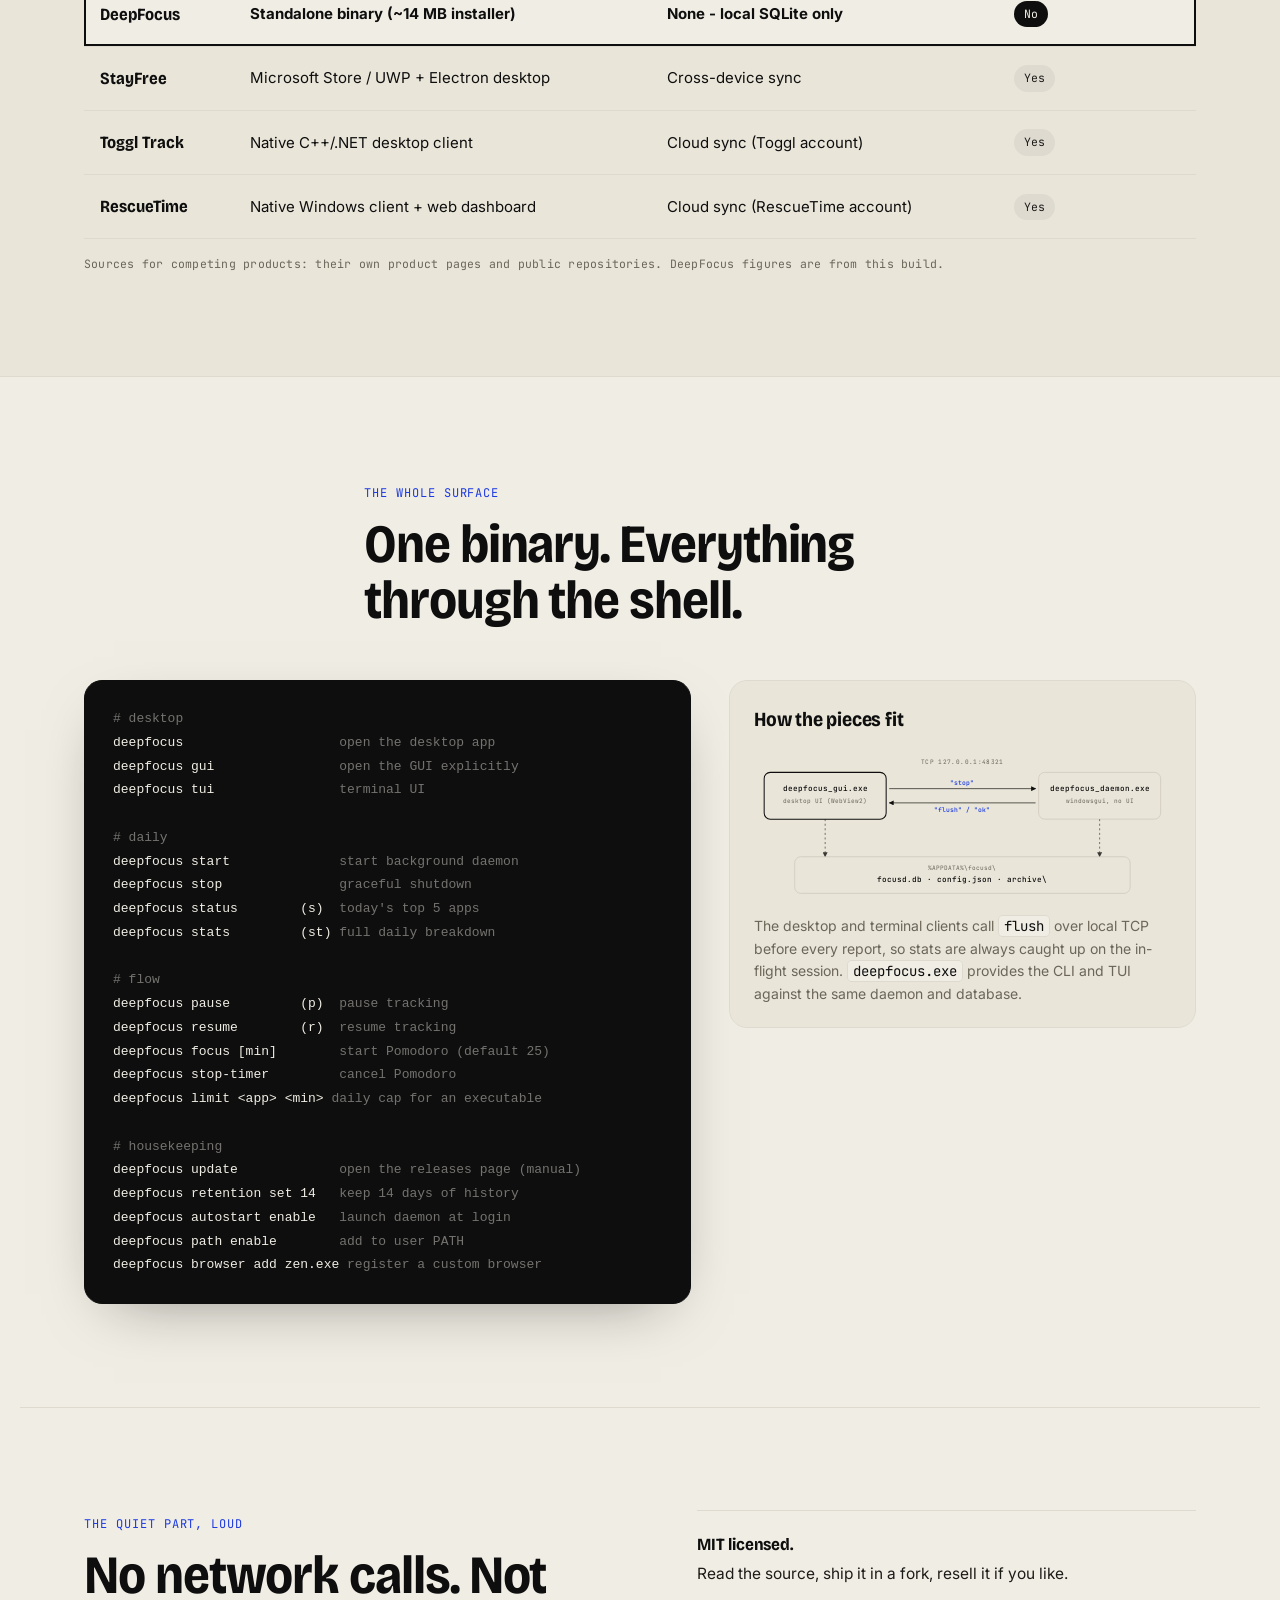
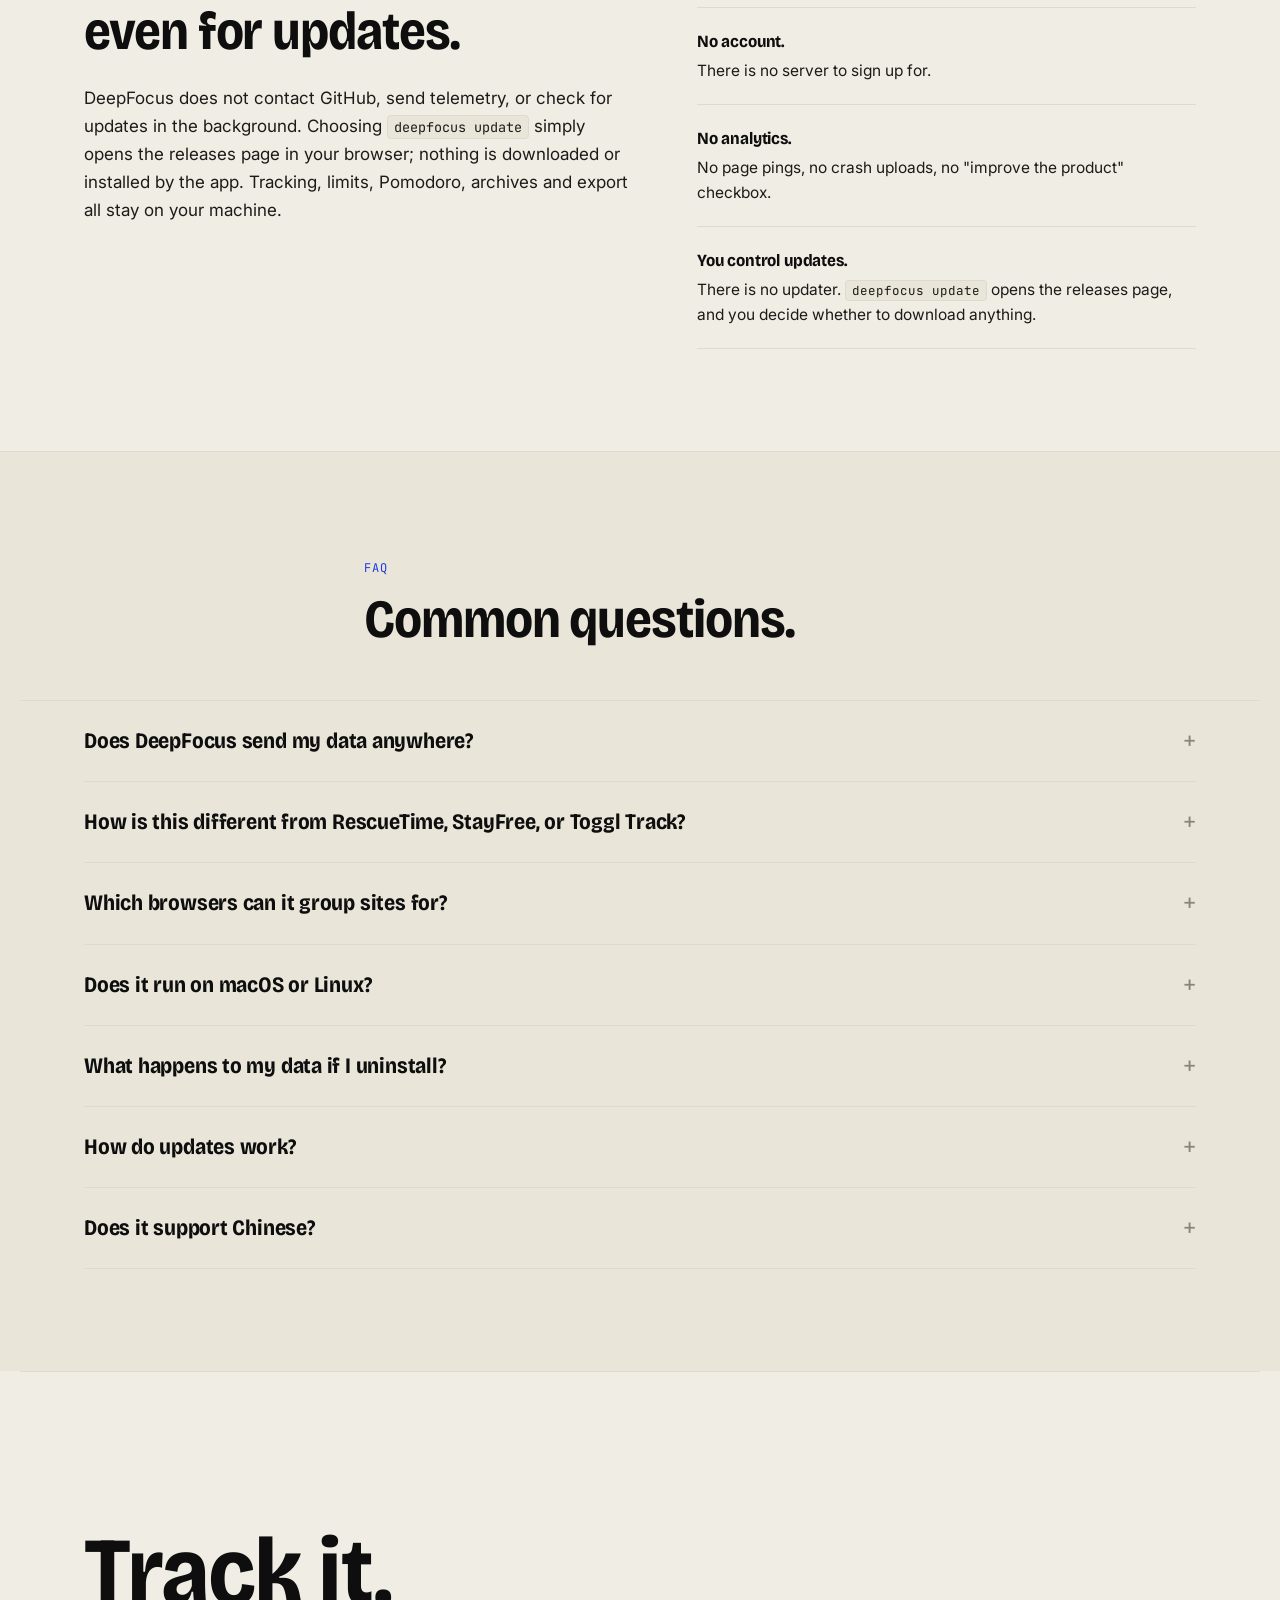
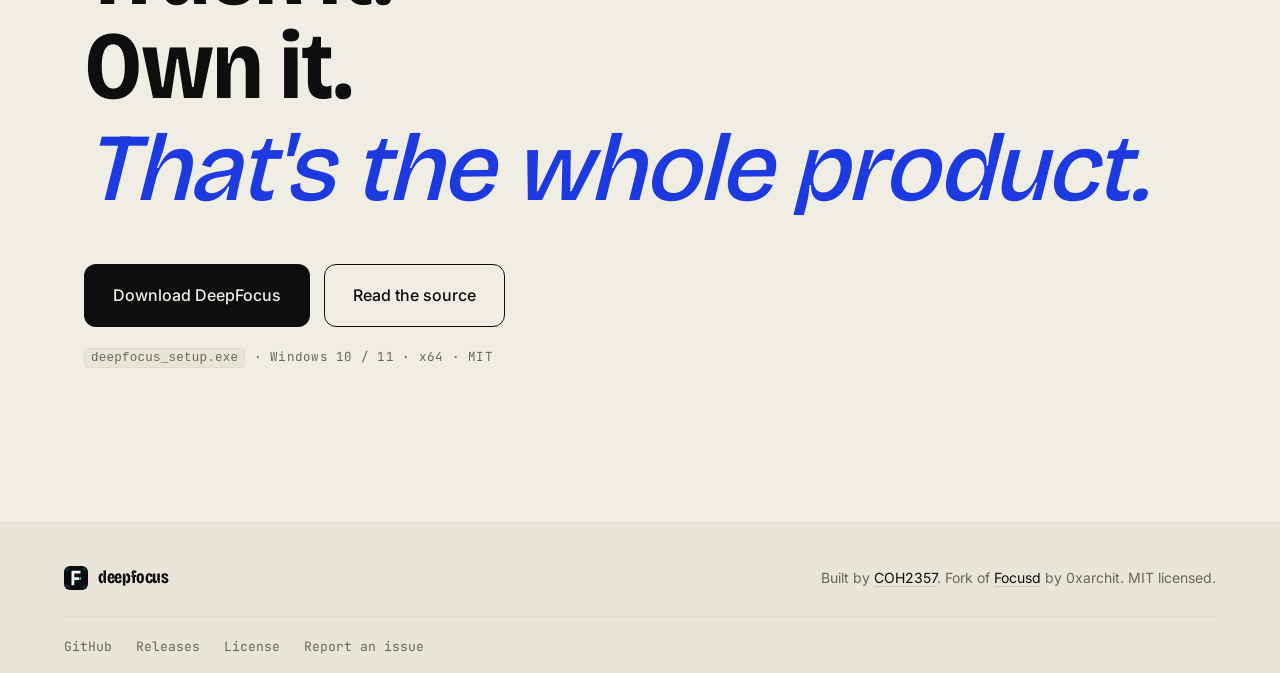
==== commit 3f69ebd2: "Keep the site panel date current" ====
--- a/website/index.html
+++ b/website/index.html
@@ -141,7 +141,7 @@
   <div class="hero__side" data-reveal data-reveal-delay="1">
     <aside class="panel" aria-label="Sample dashboard">
       <header class="panel__head">
-        <span class="panel__title">Today · <time datetime="2026-07-18">Thu, 18 Jul</time></span>
+        <span class="panel__title">Today · <time datetime="2026-11-12" data-js="panel-date">Thu, 12 Nov</time></span>
         <span class="panel__meta">local · never syncs</span>
       </header>
 
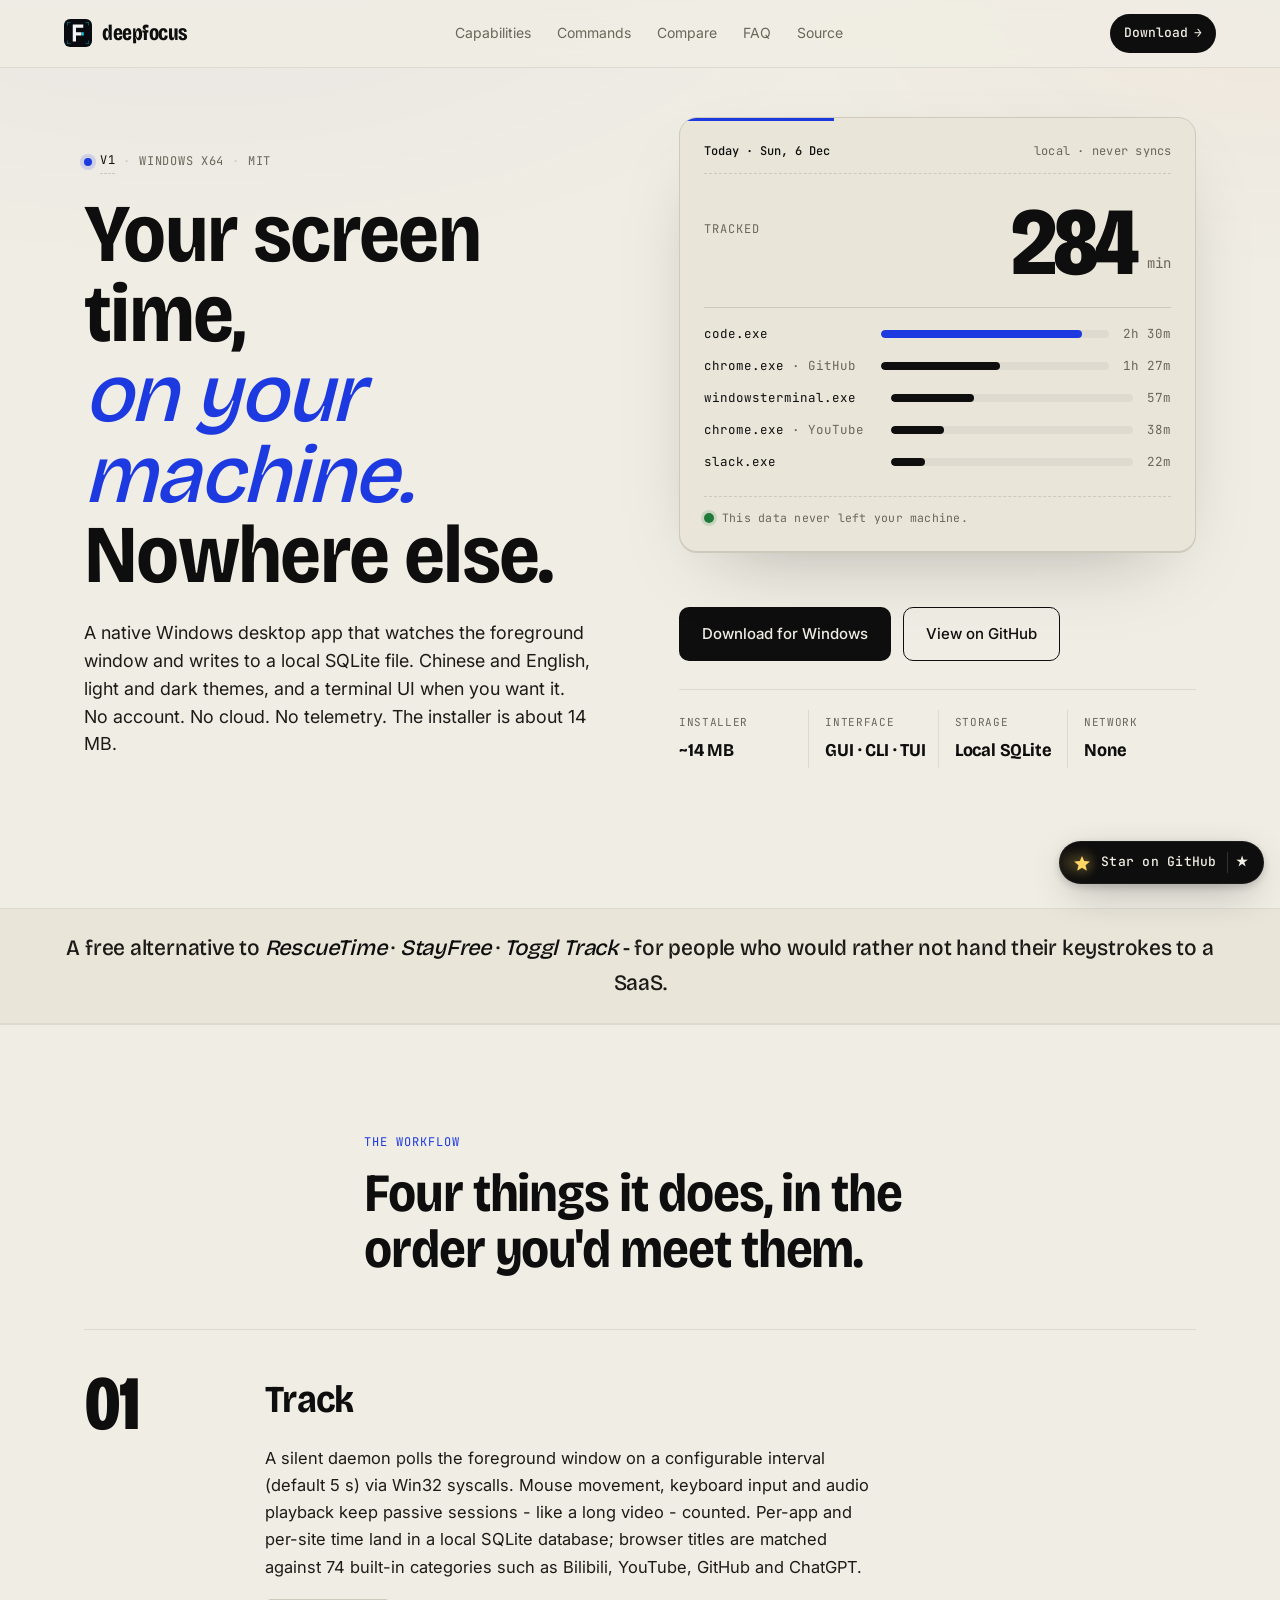
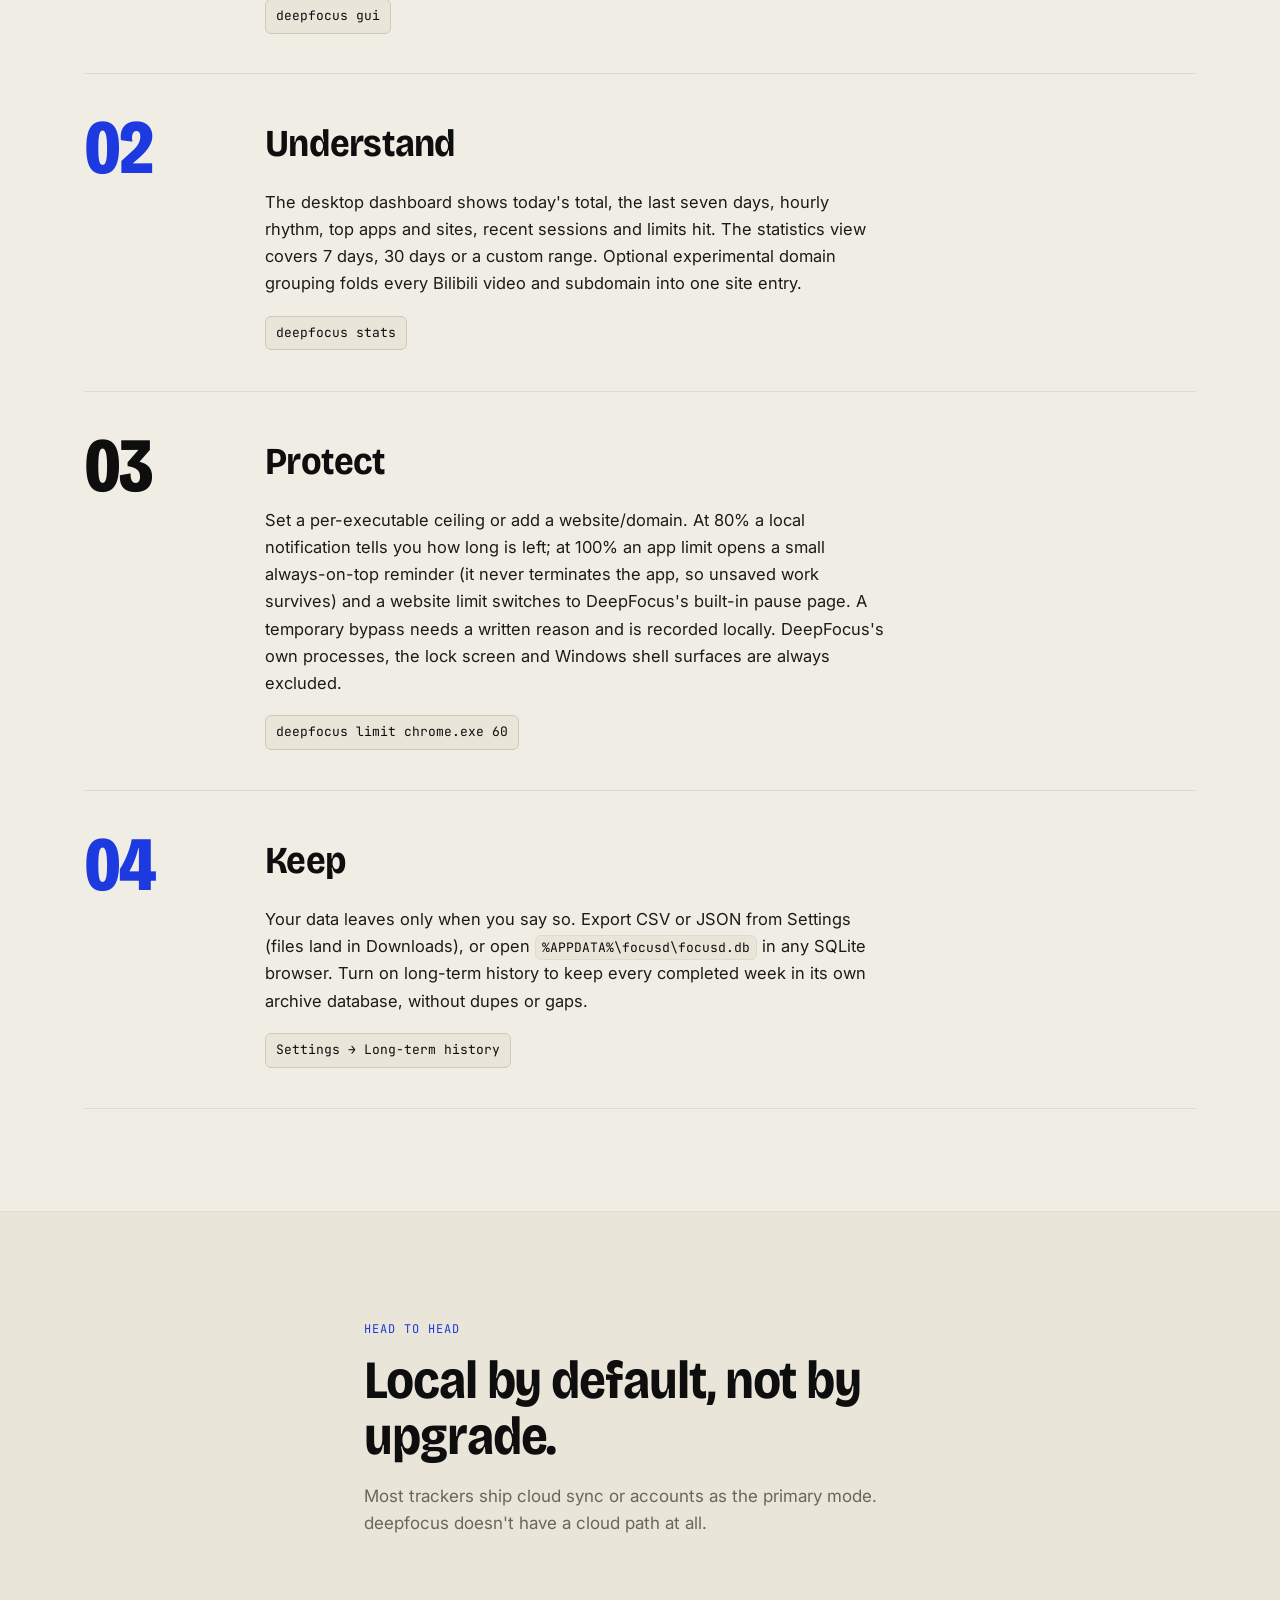
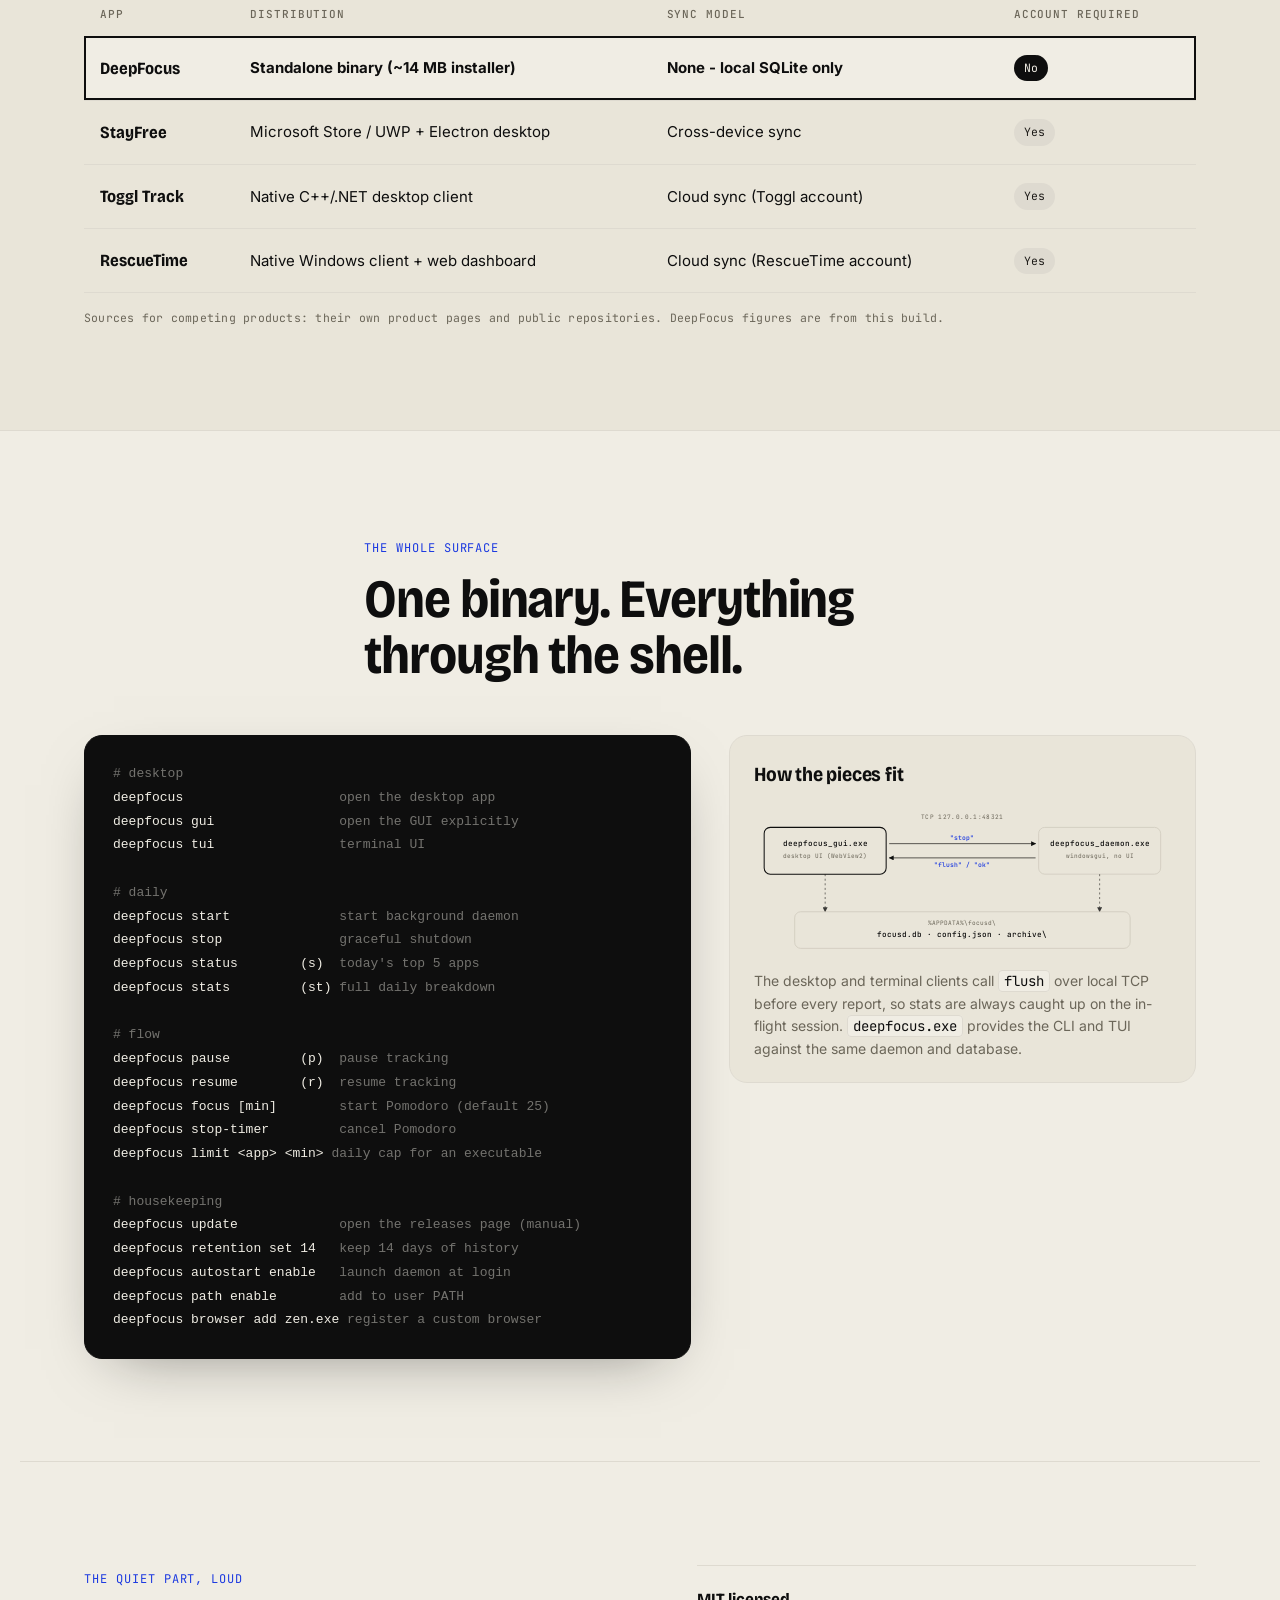
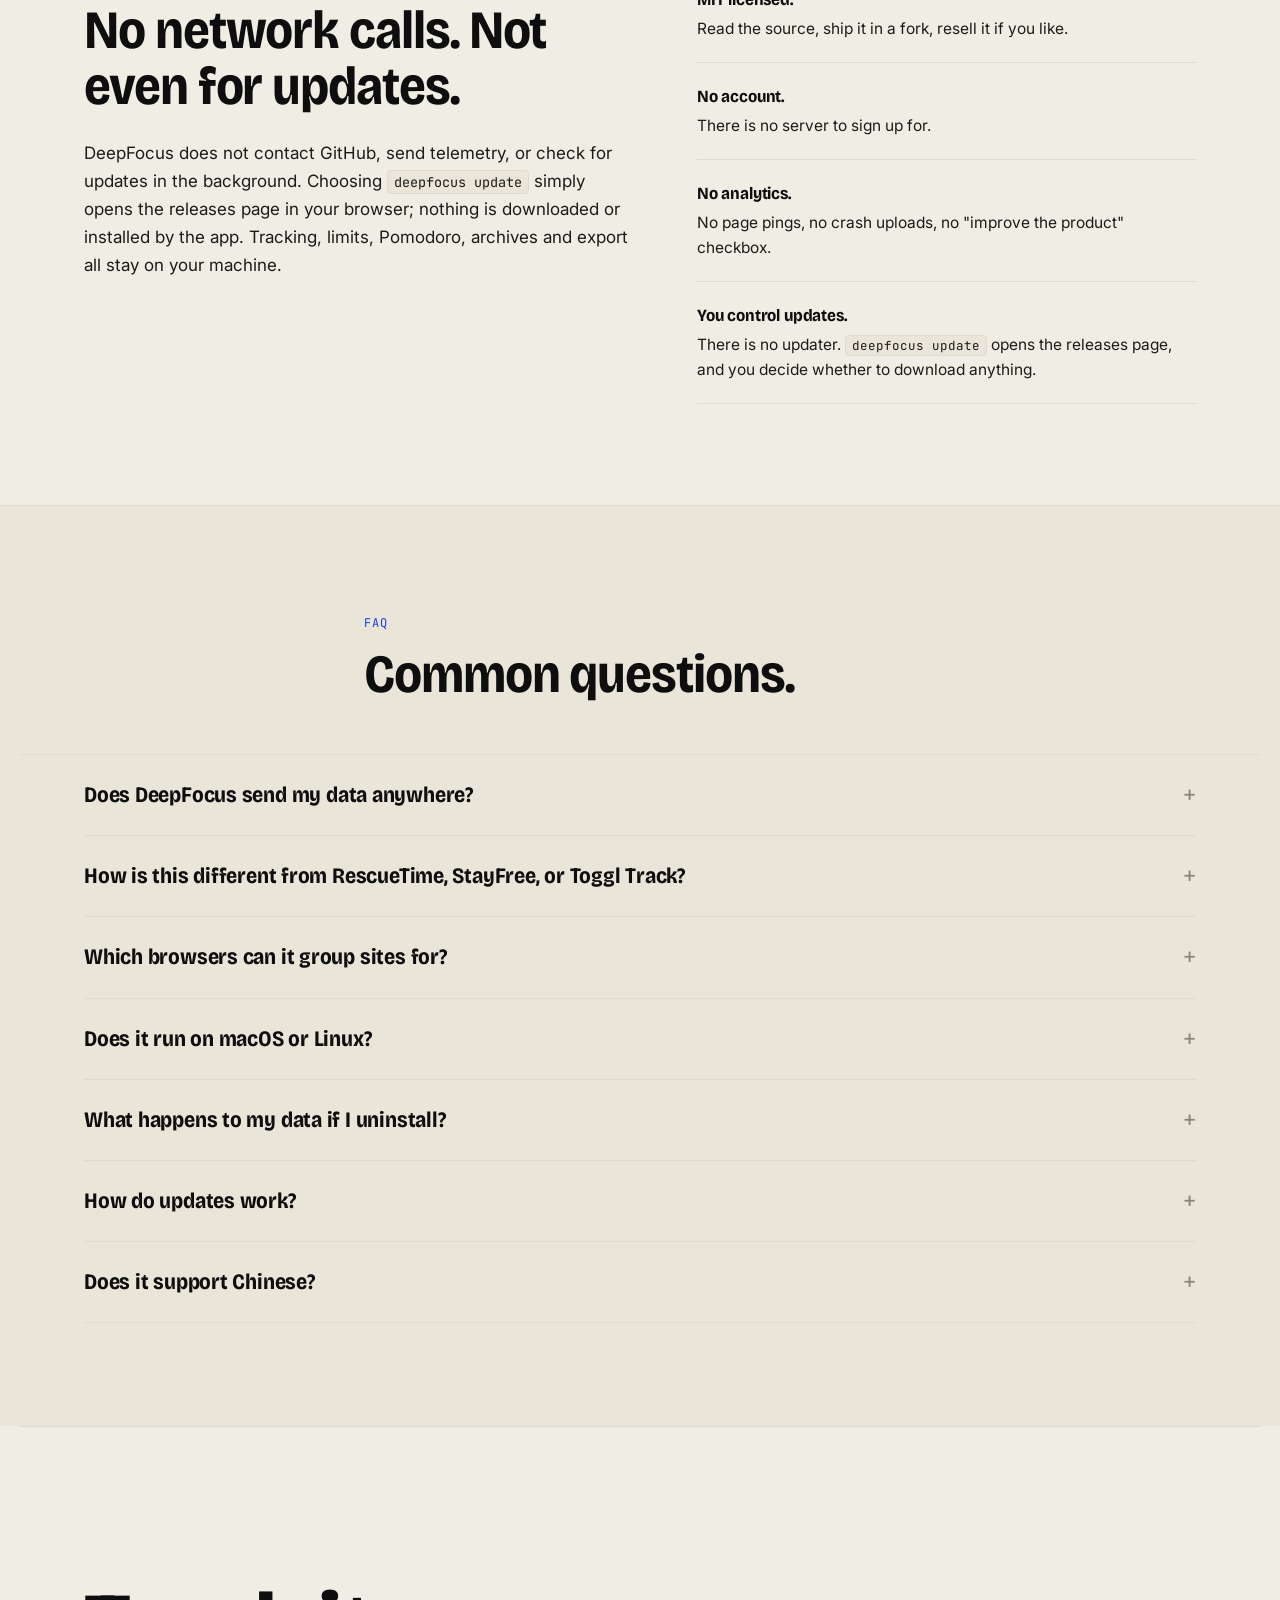
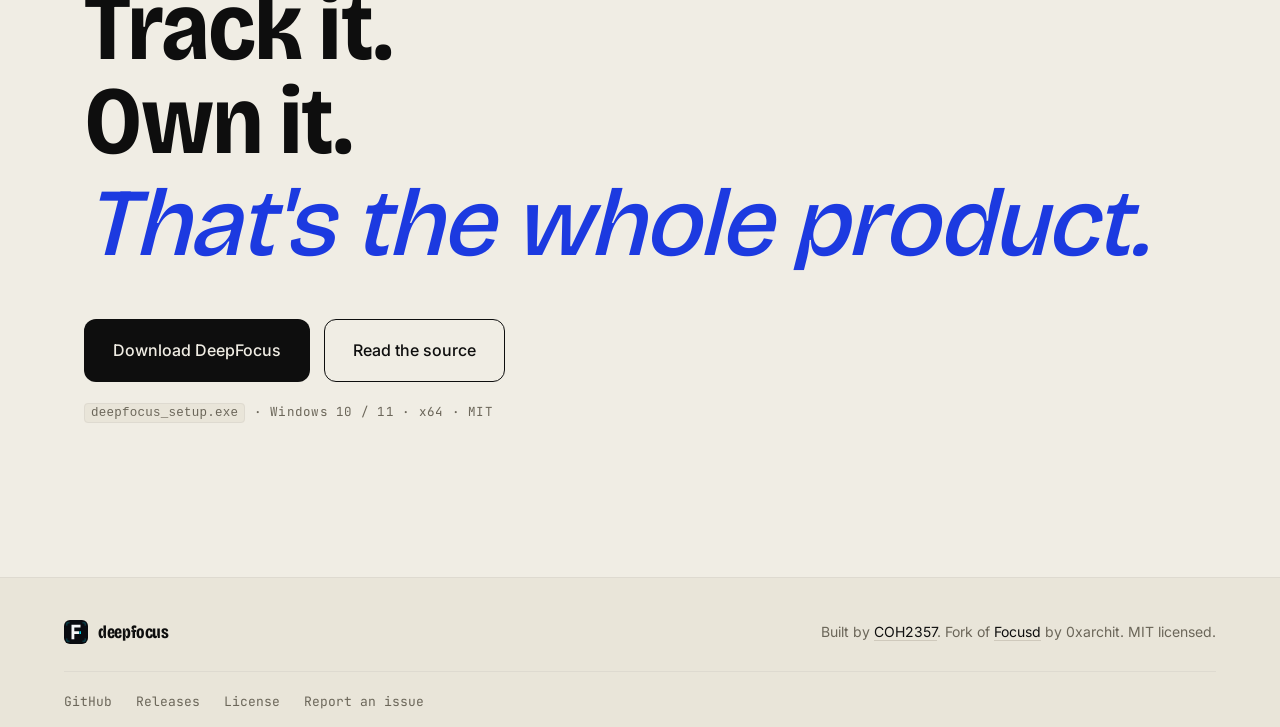
==== commit f6eb95d5: "Add hard app and site limits with pause UI Add per-site limits, 80% warnings, a non-closable app rem" ====
--- a/website/index.html
+++ b/website/index.html
@@ -60,7 +60,8 @@
     "CLI and terminal UI for the same local database",
     "Per-app time tracking via Win32 syscalls",
     "Browser site grouping across Chrome, Firefox, Edge, Brave and more",
-    "Daily per-app time limits",
+    "Daily app limits with a non-closable reminder",
+    "Website limits grouped by domain",
     "Pomodoro focus timer and break reminders",
     "Optional weekly archive databases",
     "Local SQLite storage - no cloud",
@@ -238,7 +239,7 @@
       <span class="cap__num">03</span>
       <div>
         <h3>Protect</h3>
-        <p>Set a per-executable ceiling in minutes. At 80% the limit row warns, at 95% it turns red and a Windows toast interrupts you, with a Snooze action. Limits reset at local midnight. DeepFocus's own processes, the lock screen and Windows shell surfaces are always excluded; you can exclude any other executable and its rows disappear immediately.</p>
+        <p>Set a per-executable ceiling or add a website/domain. At 80% a local notification tells you how long is left; at 100% an app limit opens a small always-on-top reminder (it never terminates the app, so unsaved work survives) and a website limit switches to DeepFocus's built-in pause page. A temporary bypass needs a written reason and is recorded locally. DeepFocus's own processes, the lock screen and Windows shell surfaces are always excluded.</p>
         <code>deepfocus limit chrome.exe 60</code>
       </div>
     </li>
